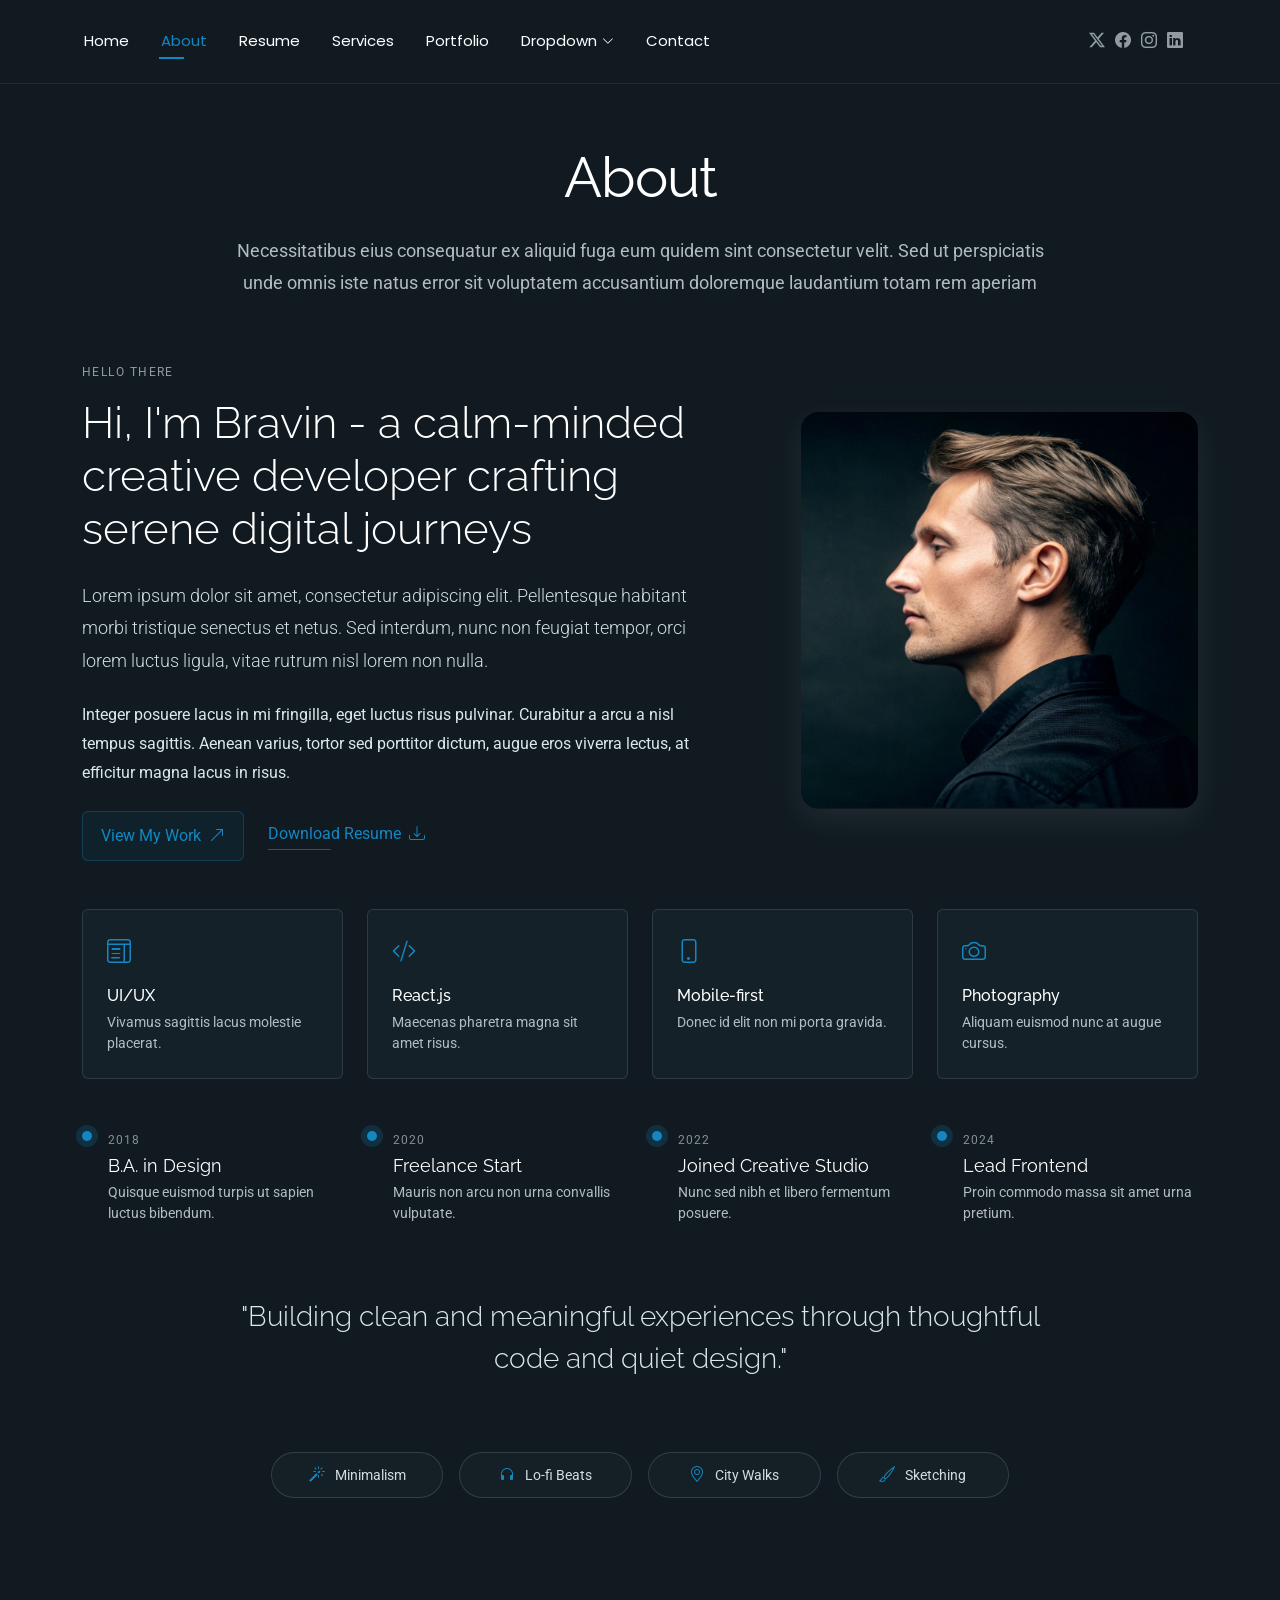
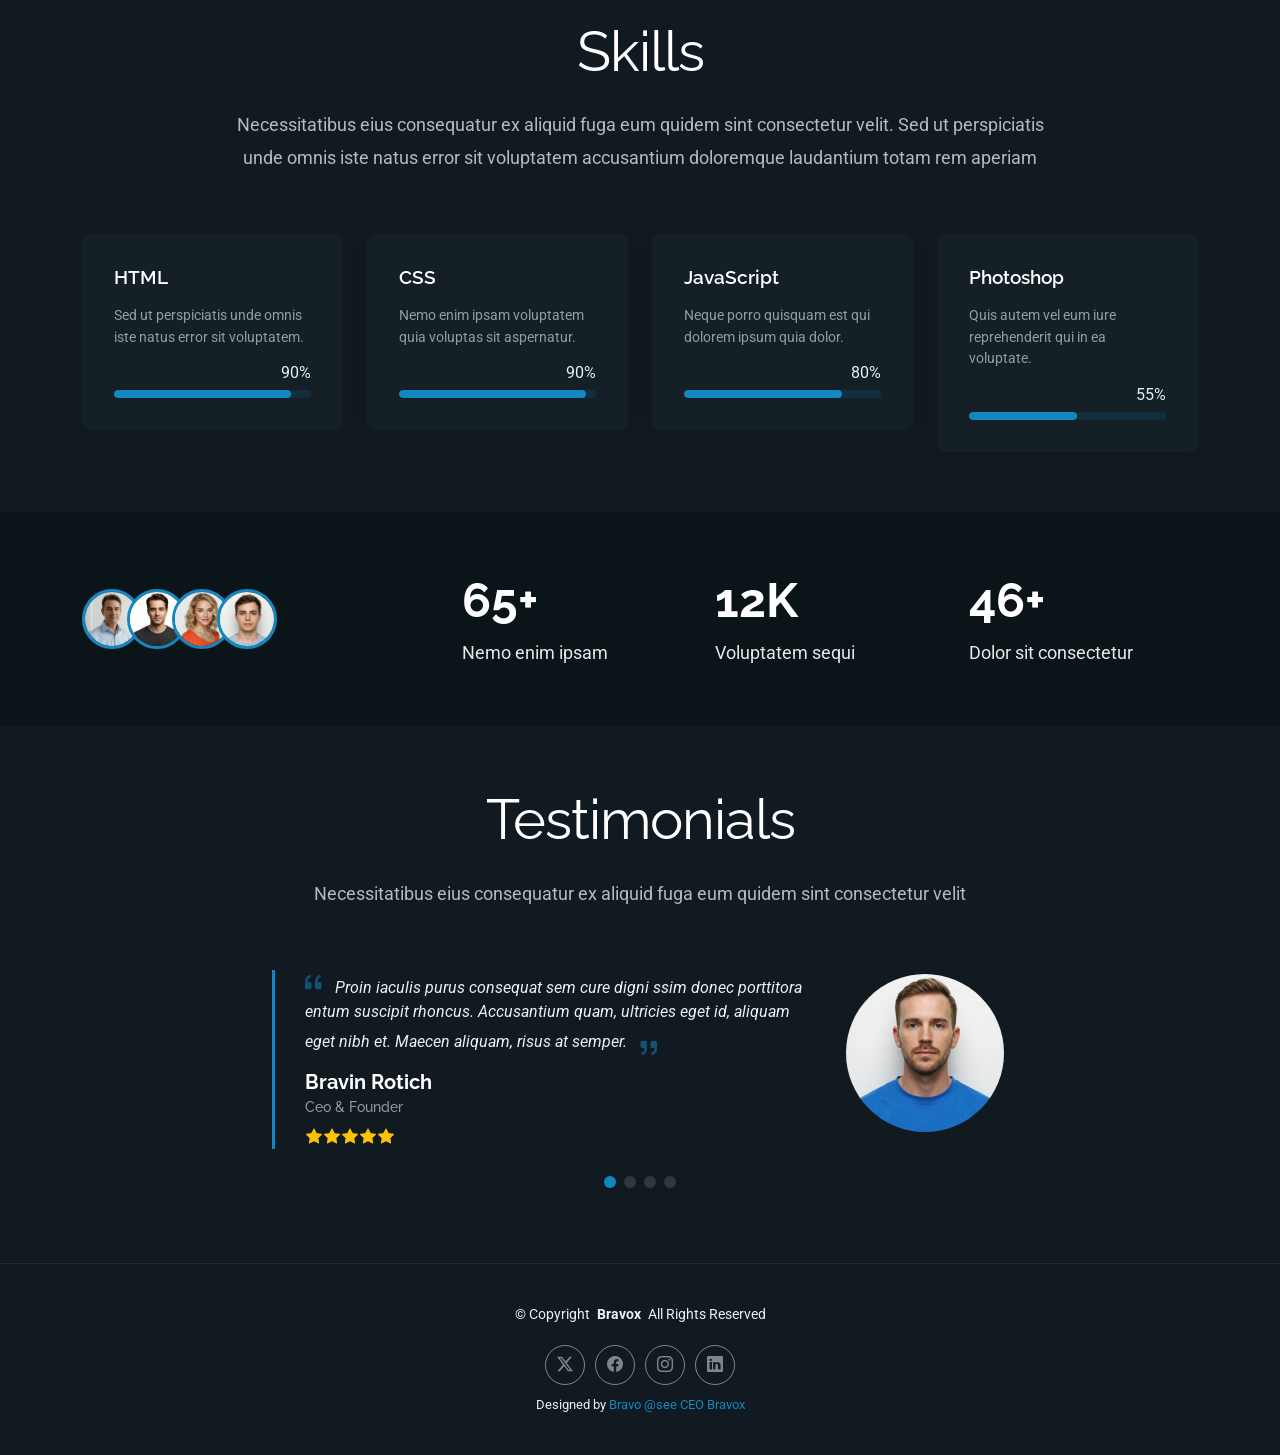
==== about.html @ 8ae65d76 "uploading the files to github now" ====
<!DOCTYPE html>
<html lang="en">

<head>
  <meta charset="utf-8">
  <meta content="width=device-width, initial-scale=1.0" name="viewport">
  <title>About - FolioOne Bootstrap Template</title>
  <meta name="description" content="">
  <meta name="keywords" content="">

  <!-- Favicons -->
  <link href="assets/img/favicon.png" rel="icon">
  <link href="assets/img/apple-touch-icon.png" rel="apple-touch-icon">

  <!-- Fonts -->
  <link href="https://fonts.googleapis.com" rel="preconnect">
  <link href="https://fonts.gstatic.com" rel="preconnect" crossorigin>
  <link href="https://fonts.googleapis.com/css2?family=Roboto:ital,wght@0,100;0,300;0,400;0,500;0,700;0,900;1,100;1,300;1,400;1,500;1,700;1,900&family=Poppins:ital,wght@0,100;0,200;0,300;0,400;0,500;0,600;0,700;0,800;0,900;1,100;1,200;1,300;1,400;1,500;1,600;1,700;1,800;1,900&family=Raleway:ital,wght@0,100;0,200;0,300;0,400;0,500;0,600;0,700;0,800;0,900;1,100;1,200;1,300;1,400;1,500;1,600;1,700;1,800;1,900&display=swap" rel="stylesheet">

  <!-- Vendor CSS Files -->
  <link href="assets/vendor/bootstrap/css/bootstrap.min.css" rel="stylesheet">
  <link href="assets/vendor/bootstrap-icons/bootstrap-icons.css" rel="stylesheet">
  <link href="assets/vendor/aos/aos.css" rel="stylesheet">
  <link href="assets/vendor/swiper/swiper-bundle.min.css" rel="stylesheet">
  <link href="assets/vendor/glightbox/css/glightbox.min.css" rel="stylesheet">

  <!-- Main CSS File -->
  <link href="assets/css/main.css" rel="stylesheet">

  <!-- =======================================================
  * Template Name: FolioOne
  * Template URL: https://bootstrapmade.com/folioone-bootstrap-portfolio-website-template/
  * Updated: Aug 23 2025 with Bootstrap v5.3.7
  * Author: BootstrapMade.com
  * License: https://bootstrapmade.com/license/
  ======================================================== -->
</head>

<body class="about-page">

  <header id="header" class="header d-flex align-items-center light-background sticky-top">
    <div class="container position-relative d-flex align-items-center justify-content-between">

      <!-- <a href="index.html" class="logo d-flex align-items-center me-auto me-xl-0">
      <img src="assets/img/logo.webp" alt="">
      <h1 class="sitename">FolioOne</h1> 
    </a> -->

      <nav id="navmenu" class="navmenu">
        <ul>
          <li><a href="index.html">Home</a></li>
          <li><a href="about.html" class="active">About</a></li>
          <li><a href="resume.html">Resume</a></li>
          <li><a href="services.html">Services</a></li>
          <li><a href="portfolio.html">Portfolio</a></li>
          <li class="dropdown"><a href="#"><span>Dropdown</span> <i class="bi bi-chevron-down toggle-dropdown"></i></a>
            <ul>
              <li><a href="#">Dropdown 1</a></li>
              <li class="dropdown"><a href="#"><span>Deep Dropdown</span> <i class="bi bi-chevron-down toggle-dropdown"></i></a>
                <ul>
                  <li><a href="#">Deep Dropdown 1</a></li>
                  <li><a href="#">Deep Dropdown 2</a></li>
                  <li><a href="#">Deep Dropdown 3</a></li>
                  <li><a href="#">Deep Dropdown 4</a></li>
                  <li><a href="#">Deep Dropdown 5</a></li>
                </ul>
              </li>
              <li><a href="#">Dropdown 2</a></li>
              <li><a href="#">Dropdown 3</a></li>
              <li><a href="#">Dropdown 4</a></li>
            </ul>
          </li>
          <li><a href="contact.html">Contact</a></li>
        </ul>
        <i class="mobile-nav-toggle d-xl-none bi bi-list"></i>
      </nav>

      <div class="header-social-links">
        <a href="#" class="twitter"><i class="bi bi-twitter-x"></i></a>
        <a href="#" class="facebook"><i class="bi bi-facebook"></i></a>
        <a href="#" class="instagram"><i class="bi bi-instagram"></i></a>
        <a href="#" class="linkedin"><i class="bi bi-linkedin"></i></a>
      </div>

    </div>
  </header>

  <main class="main">

    <!-- About Section -->
    <section id="about" class="about section">

      <!-- Section Title -->
      <div class="container section-title" data-aos="fade-up">
        <h2>About</h2>
        <p>Necessitatibus eius consequatur ex aliquid fuga eum quidem sint consectetur velit. Sed ut perspiciatis unde omnis iste natus error sit voluptatem accusantium doloremque laudantium totam rem aperiam</p>
      </div><!-- End Section Title -->

      <div class="container" data-aos="fade-up" data-aos-delay="100">

        <!-- Intro + Photo -->
        <div class="row align-items-center justify-content-between gy-5 mb-5">
          <div class="col-lg-7" data-aos="fade-right" data-aos-delay="150">
            <div class="intro-content">
              <span class="eyebrow">Hello there</span>
              <h2 class="headline">Hi, I'm Bravin - a calm-minded creative developer crafting serene digital journeys</h2>
              <p class="lead">
                Lorem ipsum dolor sit amet, consectetur adipiscing elit. Pellentesque habitant morbi tristique senectus et netus. Sed interdum, nunc non feugiat tempor, orci lorem luctus ligula, vitae rutrum nisl lorem non nulla.
              </p>
              <p>
                Integer posuere lacus in mi fringilla, eget luctus risus pulvinar. Curabitur a arcu a nisl tempus sagittis. Aenean varius, tortor sed porttitor dictum, augue eros viverra lectus, at efficitur magna lacus in risus.
              </p>

              <div class="cta-group">
                <a href="#portfolio" class="btn-ghost">
                  View My Work <i class="bi bi-arrow-up-right"></i>
                </a>
                <a href="#" class="link-underline">
                  Download Resume <i class="bi bi-download"></i>
                </a>
              </div>
            </div>
          </div>

          <div class="col-lg-5" data-aos="zoom-in" data-aos-delay="250">
            <figure class="profile-figure text-center text-lg-end">
              <img src="assets/img/profile/profile-square-11.webp" alt="Portrait of Alex" class="img-fluid profile-photo">
            </figure>
          </div>
        </div>
        <!-- End Intro + Photo -->

        <!-- Skills Grid -->
        <div class="mb-5">
          <div class="row g-4">
            <div class="col-6 col-md-4 col-lg-3" data-aos="fade-up" data-aos-delay="120">
              <div class="skill-item">
                <i class="bi bi-layout-text-window"></i>
                <h3>UI/UX</h3>
                <p>Vivamus sagittis lacus molestie placerat.</p>
              </div>
            </div>
            <div class="col-6 col-md-4 col-lg-3" data-aos="fade-up" data-aos-delay="180">
              <div class="skill-item">
                <i class="bi bi-code-slash"></i>
                <h3>React.js</h3>
                <p>Maecenas pharetra magna sit amet risus.</p>
              </div>
            </div>
            <div class="col-6 col-md-4 col-lg-3" data-aos="fade-up" data-aos-delay="240">
              <div class="skill-item">
                <i class="bi bi-phone"></i>
                <h3>Mobile-first</h3>
                <p>Donec id elit non mi porta gravida.</p>
              </div>
            </div>
            <div class="col-6 col-md-4 col-lg-3" data-aos="fade-up" data-aos-delay="300">
              <div class="skill-item">
                <i class="bi bi-camera"></i>
                <h3>Photography</h3>
                <p>Aliquam euismod nunc at augue cursus.</p>
              </div>
            </div>
          </div>
        </div>
        <!-- End Skills Grid -->

        <!-- Journey Timeline -->
        <div class="mb-5">
          <div class="row g-4">
            <div class="col-md-6 col-lg-3" data-aos="fade-up" data-aos-delay="120">
              <article class="timeline-item">
                <span class="dot"></span>
                <time>2018</time>
                <h4>B.A. in Design</h4>
                <p>Quisque euismod turpis ut sapien luctus bibendum.</p>
              </article>
            </div>
            <div class="col-md-6 col-lg-3" data-aos="fade-up" data-aos-delay="180">
              <article class="timeline-item">
                <span class="dot"></span>
                <time>2020</time>
                <h4>Freelance Start</h4>
                <p>Mauris non arcu non urna convallis vulputate.</p>
              </article>
            </div>
            <div class="col-md-6 col-lg-3" data-aos="fade-up" data-aos-delay="240">
              <article class="timeline-item">
                <span class="dot"></span>
                <time>2022</time>
                <h4>Joined Creative Studio</h4>
                <p>Nunc sed nibh et libero fermentum posuere.</p>
              </article>
            </div>
            <div class="col-md-6 col-lg-3" data-aos="fade-up" data-aos-delay="300">
              <article class="timeline-item">
                <span class="dot"></span>
                <time>2024</time>
                <h4>Lead Frontend</h4>
                <p>Proin commodo massa sit amet urna pretium.</p>
              </article>
            </div>
          </div>
        </div>
        <!-- End Journey Timeline -->

        <!-- Quote -->
        <blockquote class="personal-quote text-center mb-5" data-aos="fade-down" data-aos-delay="200">
          <p>"Building clean and meaningful experiences through thoughtful code and quiet design."</p>
        </blockquote>
        <!-- End Quote -->

        <!-- Fun Facts -->
        <div class="row g-3 justify-content-center">
          <div class="col-6 col-md-3 col-lg-2" data-aos="zoom-in" data-aos-delay="120">
            <div class="fact-pill">
              <i class="bi bi-magic"></i>
              <span>Minimalism</span>
            </div>
          </div>
          <div class="col-6 col-md-3 col-lg-2" data-aos="zoom-in" data-aos-delay="160">
            <div class="fact-pill">
              <i class="bi bi-headphones"></i>
              <span>Lo-fi Beats</span>
            </div>
          </div>
          <div class="col-6 col-md-3 col-lg-2" data-aos="zoom-in" data-aos-delay="200">
            <div class="fact-pill">
              <i class="bi bi-geo-alt"></i>
              <span>City Walks</span>
            </div>
          </div>
          <div class="col-6 col-md-3 col-lg-2" data-aos="zoom-in" data-aos-delay="240">
            <div class="fact-pill">
              <i class="bi bi-brush"></i>
              <span>Sketching</span>
            </div>
          </div>
        </div>
        <!-- End Fun Facts -->

      </div>

    </section><!-- /About Section -->

    <!-- Skills Section -->
    <section id="skills" class="skills section">

      <!-- Section Title -->
      <div class="container section-title" data-aos="fade-up">
        <h2>Skills</h2>
        <p>Necessitatibus eius consequatur ex aliquid fuga eum quidem sint consectetur velit. Sed ut perspiciatis unde omnis iste natus error sit voluptatem accusantium doloremque laudantium totam rem aperiam</p>
      </div><!-- End Section Title -->

      <div class="container" data-aos="fade-up" data-aos-delay="100">

        <div class="row g-4 skills-animation">

          <div class="col-md-6 col-lg-3" data-aos="fade-up" data-aos-delay="100">
            <div class="skill-box">
              <h3>HTML</h3>
              <p>Sed ut perspiciatis unde omnis iste natus error sit voluptatem.</p>
              <span class="text-end d-block">90%</span>
              <div class="progress">
                <div class="progress-bar" role="progressbar" aria-valuenow="90" aria-valuemin="0" aria-valuemax="100"></div>
              </div>
            </div>
          </div>

          <div class="col-md-6 col-lg-3" data-aos="fade-up" data-aos-delay="200">
            <div class="skill-box">
              <h3>CSS</h3>
              <p>Nemo enim ipsam voluptatem quia voluptas sit aspernatur.</p>
              <span class="text-end d-block">90%</span>
              <div class="progress">
                <div class="progress-bar" role="progressbar" aria-valuenow="95" aria-valuemin="0" aria-valuemax="100"></div>
              </div>
            </div>
          </div>

          <div class="col-md-6 col-lg-3" data-aos="fade-up" data-aos-delay="300">
            <div class="skill-box">
              <h3>JavaScript</h3>
              <p>Neque porro quisquam est qui dolorem ipsum quia dolor.</p>
              <span class="text-end d-block">80%</span>
              <div class="progress">
                <div class="progress-bar" role="progressbar" aria-valuenow="80" aria-valuemin="0" aria-valuemax="100"></div>
              </div>
            </div>
          </div>

          <div class="col-md-6 col-lg-3" data-aos="fade-up" data-aos-delay="400">
            <div class="skill-box">
              <h3>Photoshop</h3>
              <p>Quis autem vel eum iure reprehenderit qui in ea voluptate.</p>
              <span class="text-end d-block">55%</span>
              <div class="progress">
                <div class="progress-bar" role="progressbar" aria-valuenow="55" aria-valuemin="0" aria-valuemax="100">
                </div>
              </div>
            </div>
          </div>

        </div>

      </div>

    </section><!-- /Skills Section -->

    <!-- Stats Section -->
    <section id="stats" class="stats section dark-background">

      <div class="container" data-aos="fade-up" data-aos-delay="100">

        <div class="row align-items-center">
          <div class="col-lg-4" data-aos="fade-up" data-aos-delay="200">
            <div class="avatars d-flex align-items-center">
              <img src="assets/img/person/person-m-2.webp" alt="Avatar 1" class="rounded-circle" loading="lazy">
              <img src="assets/img/person/person-m-3.webp" alt="Avatar 2" class="rounded-circle" loading="lazy">
              <img src="assets/img/person/person-f-5.webp" alt="Avatar 3" class="rounded-circle" loading="lazy">
              <img src="assets/img/person/person-m-5.webp" alt="Avatar 4" class="rounded-circle" loading="lazy">
            </div>
          </div>

          <div class="col-lg-8">
            <div class="row counters">
              <div class="col-md-4" data-aos="fade-up" data-aos-delay="300">
                <h2><span data-purecounter-start="0" data-purecounter-end="185" data-purecounter-duration="1" class="purecounter"></span>+</h2>
                <p>Nemo enim ipsam</p>
              </div>

              <div class="col-md-4" data-aos="fade-up" data-aos-delay="400">
                <h2><span data-purecounter-start="0" data-purecounter-end="32" data-purecounter-duration="1" class="purecounter"></span>K</h2>
                <p>Voluptatem sequi</p>
              </div>

              <div class="col-md-4" data-aos="fade-up" data-aos-delay="500">
                <h2><span data-purecounter-start="0" data-purecounter-end="128" data-purecounter-duration="1" class="purecounter"></span>+</h2>
                <p>Dolor sit consectetur</p>
              </div>
            </div>
          </div>
        </div>
      </div>

    </section><!-- /Stats Section -->

    <!-- Testimonials Section -->
    <section id="testimonials" class="testimonials section">

      <!-- Section Title -->
      <div class="container section-title" data-aos="fade-up">
        <h2>Testimonials</h2>
        <p>Necessitatibus eius consequatur ex aliquid fuga eum quidem sint consectetur velit</p>
      </div><!-- End Section Title -->

      <div class="container" data-aos="fade-up" data-aos-delay="100">

        <div class="swiper init-swiper">
          <script type="application/json" class="swiper-config">
            {
              "loop": true,
              "speed": 600,
              "autoplay": {
                "delay": 5000
              },
              "slidesPerView": "auto",
              "pagination": {
                "el": ".swiper-pagination",
                "type": "bullets",
                "clickable": true
              }
            }
          </script>
          <div class="swiper-wrapper">

            <div class="swiper-slide">
              <div class="testimonial-item">
                <div class="row gy-4 justify-content-center">
                  <div class="col-lg-6">
                    <div class="testimonial-content">
                      <p>
                        <i class="bi bi-quote quote-icon-left"></i>
                        <span>Proin iaculis purus consequat sem cure digni ssim donec porttitora entum suscipit rhoncus. Accusantium quam, ultricies eget id, aliquam eget nibh et. Maecen aliquam, risus at semper.</span>
                        <i class="bi bi-quote quote-icon-right"></i>
                      </p>
                      <h3>Bravin Rotich</h3>
                      <h4>Ceo &amp; Founder</h4>
                      <div class="stars">
                        <i class="bi bi-star-fill"></i><i class="bi bi-star-fill"></i><i class="bi bi-star-fill"></i><i class="bi bi-star-fill"></i><i class="bi bi-star-fill"></i>
                      </div>
                    </div>
                  </div>
                  <div class="col-lg-2 text-center">
                    <img src="assets/img/person/person-m-9.webp" class="img-fluid testimonial-img" alt="">
                  </div>
                </div>
              </div>
            </div><!-- End testimonial item -->

            <div class="swiper-slide">
              <div class="testimonial-item">
                <div class="row gy-4 justify-content-center">
                  <div class="col-lg-6">
                    <div class="testimonial-content">
                      <p>
                        <i class="bi bi-quote quote-icon-left"></i>
                        <span>Export tempor illum tamen malis malis eram quae irure esse labore quem cillum quid cillum eram malis quorum velit fore eram velit sunt aliqua noster fugiat irure amet legam anim culpa.</span>
                        <i class="bi bi-quote quote-icon-right"></i>
                      </p>
                      <h3>Caleb Rono</h3>
                      <h4>Designer</h4>
                      <div class="stars">
                        <i class="bi bi-star-fill"></i><i class="bi bi-star-fill"></i><i class="bi bi-star-fill"></i><i class="bi bi-star-fill"></i><i class="bi bi-star-fill"></i>
                      </div>
                    </div>
                  </div>
                  <div class="col-lg-2 text-center">
                    <img src="assets/img/person/person-f-5.webp" class="img-fluid testimonial-img" alt="">
                  </div>
                </div>
              </div>
            </div><!-- End testimonial item -->

            <div class="swiper-slide">
              <div class="testimonial-item">
                <div class="row gy-4 justify-content-center">
                  <div class="col-lg-6">
                    <div class="testimonial-content">
                      <p>
                        <i class="bi bi-quote quote-icon-left"></i>
                        <span>Enim nisi quem export duis labore cillum quae magna enim sint quorum nulla quem veniam duis minim tempor labore quem eram duis noster aute amet eram fore quis sint minim.</span>
                        <i class="bi bi-quote quote-icon-right"></i>
                      </p>
                      <h3>Jena Karlis</h3>
                      <h4>Store Owner</h4>
                      <div class="stars">
                        <i class="bi bi-star-fill"></i><i class="bi bi-star-fill"></i><i class="bi bi-star-fill"></i><i class="bi bi-star-fill"></i><i class="bi bi-star-fill"></i>
                      </div>
                    </div>
                  </div>
                  <div class="col-lg-2 text-center">
                    <img src="assets/img/person/person-f-12.webp" class="img-fluid testimonial-img" alt="">
                  </div>
                </div>
              </div>
            </div><!-- End testimonial item -->

            <div class="swiper-slide">
              <div class="testimonial-item">
                <div class="row gy-4 justify-content-center">
                  <div class="col-lg-6">
                    <div class="testimonial-content">
                      <p>
                        <i class="bi bi-quote quote-icon-left"></i>
                        <span>Fugiat enim eram quae cillum dolore dolor amet nulla culpa multos export minim fugiat minim velit minim dolor enim duis veniam ipsum anim magna sunt elit fore quem dolore labore illum veniam.</span>
                        <i class="bi bi-quote quote-icon-right"></i>
                      </p>
                      <h3>John Larson</h3>
                      <h4>Entrepreneur</h4>
                      <div class="stars">
                        <i class="bi bi-star-fill"></i><i class="bi bi-star-fill"></i><i class="bi bi-star-fill"></i><i class="bi bi-star-fill"></i><i class="bi bi-star-fill"></i>
                      </div>
                    </div>
                  </div>
                  <div class="col-lg-2 text-center">
                    <img src="assets/img/person/person-m-12.webp" class="img-fluid testimonial-img" alt="">
                  </div>
                </div>
              </div>
            </div><!-- End testimonial item -->

          </div>
          <div class="swiper-pagination"></div>
        </div>

      </div>

    </section><!-- /Testimonials Section -->

  </main>

  <footer id="footer" class="footer">

    <div class="container">
      <div class="copyright text-center ">
        <p>© <span>Copyright</span> <strong class="px-1 sitename">Bravox</strong> <span>All Rights Reserved<br></span></p>
      </div>
      <div class="social-links d-flex justify-content-center">
        <a href=""><i class="bi bi-twitter-x"></i></a>
        <a href=""><i class="bi bi-facebook"></i></a>
        <a href=""><i class="bi bi-instagram"></i></a>
        <a href=""><i class="bi bi-linkedin"></i></a>
      </div>
      <div class="credits">
        <!-- All the links in the footer should remain intact. -->
        <!-- You can delete the links only if you've purchased the pro version. -->
        <!-- Licensing information: https://bootstrapmade.com/license/ -->
        <!-- Purchase the pro version with working PHP/AJAX contact form: [buy-url] -->
        Designed by <a href="https://bootstrapmade.com/">Bravo @see CEO Bravox</a>
      </div>
    </div>

  </footer>

  <!-- Scroll Top -->
  <a href="#" id="scroll-top" class="scroll-top d-flex align-items-center justify-content-center"><i class="bi bi-arrow-up-short"></i></a>

  <!-- Preloader -->
  <div id="preloader"></div>

  <!-- Vendor JS Files -->
  <script src="assets/vendor/bootstrap/js/bootstrap.bundle.min.js"></script>
  <script src="assets/vendor/php-email-form/validate.js"></script>
  <script src="assets/vendor/aos/aos.js"></script>
  <script src="assets/vendor/typed.js/typed.umd.js"></script>
  <script src="assets/vendor/waypoints/noframework.waypoints.js"></script>
  <script src="assets/vendor/purecounter/purecounter_vanilla.js"></script>
  <script src="assets/vendor/swiper/swiper-bundle.min.js"></script>
  <script src="assets/vendor/imagesloaded/imagesloaded.pkgd.min.js"></script>
  <script src="assets/vendor/isotope-layout/isotope.pkgd.min.js"></script>
  <script src="assets/vendor/glightbox/js/glightbox.min.js"></script>

  <!-- Main JS File -->
  <script src="assets/js/main.js"></script>

</body>

</html>
---- assets/css/main.css ----
/**
* Template Name: FolioOne
* Template URL: https://bootstrapmade.com/folioone-bootstrap-portfolio-website-template/
* Updated: Aug 23 2025 with Bootstrap v5.3.7
* Author: BootstrapMade.com
* License: https://bootstrapmade.com/license/
*/

/*--------------------------------------------------------------
# Font & Color Variables
# Help: https://bootstrapmade.com/color-system/
--------------------------------------------------------------*/
/* Fonts */
:root {
  --default-font: "Roboto",  system-ui, -apple-system, "Segoe UI", Roboto, "Helvetica Neue", Arial, "Noto Sans", "Liberation Sans", sans-serif, "Apple Color Emoji", "Segoe UI Emoji", "Segoe UI Symbol", "Noto Color Emoji";
  --heading-font: "Raleway",  sans-serif;
  --nav-font: "Poppins",  sans-serif;
}

/* Global Colors - The following color variables are used throughout the website. Updating them here will change the color scheme of the entire website */
:root { 
  --background-color: #101a20; /* Background color for the entire website, including individual sections */
  --default-color: #e7f2f7; /* Default color used for the majority of the text content across the entire website */
  --heading-color: #ffffff; /* Color for headings, subheadings and title throughout the website */
  --accent-color: #1387c1; /* Accent color that represents your brand on the website. It's used for buttons, links, and other elements that need to stand out */
  --surface-color: #141f26; /* The surface color is used as a background of boxed elements within sections, such as cards, icon boxes, or other elements that require a visual separation from the global background. */
  --contrast-color: #ffffff; /* Contrast color for text, ensuring readability against backgrounds of accent, heading, or default colors. */
}

/* Nav Menu Colors - The following color variables are used specifically for the navigation menu. They are separate from the global colors to allow for more customization options */
:root {
  --nav-color: #ffffff;  /* The default color of the main navmenu links */
  --nav-hover-color: #1387c1; /* Applied to main navmenu links when they are hovered over or active */
  --nav-mobile-background-color: #213642; /* Used as the background color for mobile navigation menu */
  --nav-dropdown-background-color: #051117; /* Used as the background color for dropdown items that appear when hovering over primary navigation items */
  --nav-dropdown-color: #e7f2f7; /* Used for navigation links of the dropdown items in the navigation menu. */
  --nav-dropdown-hover-color: #1387c1; /* Similar to --nav-hover-color, this color is applied to dropdown navigation links when they are hovered over. */
}

/* Color Presets - These classes override global colors when applied to any section or element, providing reuse of the sam color scheme. */

.light-background {
  --background-color: #142027;
  --surface-color: #325264;
}

.dark-background {
  --background-color: #0b1419;
  --default-color: #ffffff;
  --heading-color: #ffffff;
  --surface-color: #252525;
  --contrast-color: #ffffff;
}

/* Smooth scroll */
:root {
  scroll-behavior: smooth;
}

/*--------------------------------------------------------------
# General Styling & Shared Classes
--------------------------------------------------------------*/
body {
  color: var(--default-color);
  background-color: var(--background-color);
  font-family: var(--default-font);
}

a {
  color: var(--accent-color);
  text-decoration: none;
  transition: 0.3s;
}

a:hover {
  color: color-mix(in srgb, var(--accent-color), transparent 25%);
  text-decoration: none;
}

h1,
h2,
h3,
h4,
h5,
h6 {
  color: var(--heading-color);
  font-family: var(--heading-font);
}

/* PHP Email Form Messages
------------------------------*/
.php-email-form .error-message {
  display: none;
  background: #df1529;
  color: #ffffff;
  text-align: left;
  padding: 15px;
  margin-bottom: 24px;
  font-weight: 600;
}

.php-email-form .sent-message {
  display: none;
  color: #ffffff;
  background: #059652;
  text-align: center;
  padding: 15px;
  margin-bottom: 24px;
  font-weight: 600;
}

.php-email-form .loading {
  display: none;
  background: var(--surface-color);
  text-align: center;
  padding: 15px;
  margin-bottom: 24px;
}

.php-email-form .loading:before {
  content: "";
  display: inline-block;
  border-radius: 50%;
  width: 24px;
  height: 24px;
  margin: 0 10px -6px 0;
  border: 3px solid var(--accent-color);
  border-top-color: var(--surface-color);
  animation: php-email-form-loading 1s linear infinite;
}

@keyframes php-email-form-loading {
  0% {
    transform: rotate(0deg);
  }

  100% {
    transform: rotate(360deg);
  }
}

/*--------------------------------------------------------------
# Global Header
--------------------------------------------------------------*/
.header {
  --background-color: rgba(255, 255, 255, 0);
  color: var(--default-color);
  background-color: var(--background-color);
  padding: 15px 0;
  transition: all 0.5s;
  z-index: 997;
  border-bottom: 1px solid color-mix(in srgb, var(--default-color), transparent 92%);
}

.header .logo {
  line-height: 1;
}

.header .logo img {
  max-height: 36px;
  margin-right: 8px;
}

.header .logo h1 {
  font-size: 32px;
  margin: 0;
  font-weight: 400;
  color: var(--heading-color);
}

.header .header-social-links {
  padding-right: 15px;
}

.header .header-social-links a {
  color: color-mix(in srgb, var(--default-color), transparent 40%);
  padding-left: 6px;
  display: inline-block;
  transition: 0.3s;
  font-size: 16px;
}

.header .header-social-links a:hover {
  color: var(--default-color);
}

.header .header-social-links a i {
  line-height: 0px;
}

@media (max-width: 1200px) {
  .header .logo {
    order: 1;
  }

  .header .header-social-links {
    order: 2;
  }

  .header .navmenu {
    order: 3;
  }
}

/* Global Header on Scroll
------------------------------*/
.scrolled .header {
  --background-color: rgba(16, 26, 32, 0.9);
}

/*--------------------------------------------------------------
# Navigation Menu
--------------------------------------------------------------*/
/* Desktop Navigation */
@media (min-width: 1200px) {
  .navmenu {
    padding: 0;
  }

  .navmenu ul {
    margin: 0;
    padding: 0;
    display: flex;
    list-style: none;
    align-items: center;
  }

  .navmenu li {
    position: relative;
  }

  .navmenu>ul>li {
    white-space: nowrap;
    padding: 15px 28px 15px 0;
  }

  .navmenu>ul>li:last-child {
    padding-right: 0;
  }

  .navmenu a,
  .navmenu a:focus {
    color: var(--nav-color);
    font-size: 15px;
    padding: 0 2px;
    font-family: var(--nav-font);
    font-weight: 400;
    display: flex;
    align-items: center;
    justify-content: space-between;
    white-space: nowrap;
    transition: 0.3s;
    position: relative;
  }

  .navmenu a i,
  .navmenu a:focus i {
    font-size: 12px;
    line-height: 0;
    margin-left: 5px;
    transition: 0.3s;
  }

  .navmenu>ul>li>a:before {
    content: "";
    position: absolute;
    height: 2px;
    bottom: -6px;
    left: 0;
    background-color: var(--nav-hover-color);
    visibility: hidden;
    width: 0px;
    transition: all 0.3s ease-in-out 0s;
  }

  .navmenu a:hover:before,
  .navmenu li:hover>a:before,
  .navmenu .active:before {
    visibility: visible;
    width: 25px;
  }

  .navmenu li:hover>a,
  .navmenu .active,
  .navmenu .active:focus {
    color: var(--nav-hover-color);
  }

  .navmenu .dropdown ul {
    margin: 0;
    padding: 10px 0;
    background: var(--nav-dropdown-background-color);
    display: block;
    position: absolute;
    visibility: hidden;
    left: -5px;
    top: 130%;
    opacity: 0;
    transition: 0.3s;
    border-radius: 4px;
    z-index: 99;
    box-shadow: 0px 0px 30px rgba(0, 0, 0, 0.1);
  }

  .navmenu .dropdown ul li {
    min-width: 200px;
  }

  .navmenu .dropdown ul a {
    padding: 10px 20px;
    font-size: 15px;
    text-transform: none;
    color: var(--nav-dropdown-color);
  }

  .navmenu .dropdown ul a i {
    font-size: 12px;
  }

  .navmenu .dropdown ul a:hover,
  .navmenu .dropdown ul .active:hover,
  .navmenu .dropdown ul li:hover>a {
    color: var(--nav-dropdown-hover-color);
  }

  .navmenu .dropdown:hover>ul {
    opacity: 1;
    top: 100%;
    visibility: visible;
  }

  .navmenu .dropdown .dropdown ul {
    top: 0;
    left: -90%;
    visibility: hidden;
  }

  .navmenu .dropdown .dropdown:hover>ul {
    opacity: 1;
    top: 0;
    left: -100%;
    visibility: visible;
  }
}

/* Mobile Navigation */
@media (max-width: 1199px) {
  .mobile-nav-toggle {
    color: var(--nav-color);
    font-size: 28px;
    line-height: 0;
    margin-right: 10px;
    cursor: pointer;
    transition: color 0.3s;
  }

  .navmenu {
    padding: 0;
    z-index: 9997;
  }

  .navmenu ul {
    display: none;
    list-style: none;
    position: absolute;
    inset: 60px 20px 20px 20px;
    padding: 10px 0;
    margin: 0;
    border-radius: 6px;
    background-color: var(--nav-mobile-background-color);
    border: 1px solid color-mix(in srgb, var(--default-color), transparent 90%);
    box-shadow: none;
    overflow-y: auto;
    transition: 0.3s;
    z-index: 9998;
  }

  .navmenu a,
  .navmenu a:focus {
    color: var(--nav-dropdown-color);
    padding: 10px 20px;
    font-family: var(--nav-font);
    font-size: 17px;
    font-weight: 500;
    display: flex;
    align-items: center;
    justify-content: space-between;
    white-space: nowrap;
    transition: 0.3s;
  }

  .navmenu a i,
  .navmenu a:focus i {
    font-size: 12px;
    line-height: 0;
    margin-left: 5px;
    width: 30px;
    height: 30px;
    display: flex;
    align-items: center;
    justify-content: center;
    border-radius: 50%;
    transition: 0.3s;
    background-color: color-mix(in srgb, var(--accent-color), transparent 90%);
  }

  .navmenu a i:hover,
  .navmenu a:focus i:hover {
    background-color: var(--accent-color);
    color: var(--contrast-color);
  }

  .navmenu a:hover,
  .navmenu .active,
  .navmenu .active:focus {
    color: var(--nav-dropdown-hover-color);
  }

  .navmenu .active i,
  .navmenu .active:focus i {
    background-color: var(--accent-color);
    color: var(--contrast-color);
    transform: rotate(180deg);
  }

  .navmenu .dropdown ul {
    position: static;
    display: none;
    z-index: 99;
    padding: 10px 0;
    margin: 10px 20px;
    background-color: var(--nav-dropdown-background-color);
    transition: all 0.5s ease-in-out;
  }

  .navmenu .dropdown ul ul {
    background-color: rgba(33, 37, 41, 0.1);
  }

  .navmenu .dropdown>.dropdown-active {
    display: block;
    background-color: rgba(33, 37, 41, 0.03);
  }

  .mobile-nav-active {
    overflow: hidden;
  }

  .mobile-nav-active .mobile-nav-toggle {
    color: #fff;
    position: absolute;
    font-size: 32px;
    top: 15px;
    right: 15px;
    margin-right: 0;
    z-index: 9999;
  }

  .mobile-nav-active .navmenu {
    position: fixed;
    overflow: hidden;
    inset: 0;
    background: rgba(33, 37, 41, 0.8);
    transition: 0.3s;
  }

  .mobile-nav-active .navmenu>ul {
    display: block;
  }
}

/*--------------------------------------------------------------
# Global Footer
--------------------------------------------------------------*/
.footer {
  color: var(--default-color);
  background-color: var(--background-color);
  font-size: 14px;
  padding: 40px 0;
  position: relative;
  border-top: 1px solid color-mix(in srgb, var(--default-color), transparent 92%);
}

.footer .copyright p {
  margin-bottom: 0;
}

.footer .social-links {
  margin-top: 20px;
}

.footer .social-links a {
  display: flex;
  align-items: center;
  justify-content: center;
  width: 40px;
  height: 40px;
  border-radius: 50%;
  border: 1px solid color-mix(in srgb, var(--default-color), transparent 50%);
  font-size: 16px;
  color: color-mix(in srgb, var(--default-color), transparent 50%);
  margin: 0 5px;
  transition: 0.3s;
}

.footer .social-links a:hover {
  color: var(--accent-color);
  border-color: var(--accent-color);
}

.footer .credits {
  margin-top: 10px;
  font-size: 13px;
  text-align: center;
}

/*--------------------------------------------------------------
# Preloader
--------------------------------------------------------------*/
#preloader {
  position: fixed;
  inset: 0;
  z-index: 9999;
  overflow: hidden;
  background-color: var(--background-color);
  transition: all 0.6s ease-out;
  width: 100%;
  height: 100vh;
}

#preloader:before,
#preloader:after {
  content: "";
  position: absolute;
  border: 4px solid var(--accent-color);
  border-radius: 50%;
  animation: animate-preloader 2s cubic-bezier(0, 0.2, 0.8, 1) infinite;
}

#preloader:after {
  animation-delay: -0.5s;
}

@keyframes animate-preloader {
  0% {
    width: 10px;
    height: 10px;
    top: calc(50% - 5px);
    left: calc(50% - 5px);
    opacity: 1;
  }

  100% {
    width: 72px;
    height: 72px;
    top: calc(50% - 36px);
    left: calc(50% - 36px);
    opacity: 0;
  }
}

/*--------------------------------------------------------------
# Scroll Top Button
--------------------------------------------------------------*/
.scroll-top {
  position: fixed;
  visibility: hidden;
  opacity: 0;
  right: 15px;
  bottom: -15px;
  z-index: 99999;
  background-color: var(--accent-color);
  width: 44px;
  height: 44px;
  border-radius: 50px;
  transition: all 0.4s;
}

.scroll-top i {
  font-size: 24px;
  color: var(--contrast-color);
  line-height: 0;
}

.scroll-top:hover {
  background-color: color-mix(in srgb, var(--accent-color), transparent 20%);
  color: var(--contrast-color);
}

.scroll-top.active {
  visibility: visible;
  opacity: 1;
  bottom: 15px;
}

/*--------------------------------------------------------------
# Disable aos animation delay on mobile devices
--------------------------------------------------------------*/
@media screen and (max-width: 768px) {
  [data-aos-delay] {
    transition-delay: 0 !important;
  }
}

/*--------------------------------------------------------------
# Global Page Titles & Breadcrumbs
--------------------------------------------------------------*/
.page-title {
  color: var(--default-color);
  background-color: var(--background-color);
  position: relative;
}

.page-title .heading {
  padding: 80px 0;
  border-top: 1px solid color-mix(in srgb, var(--default-color), transparent 90%);
}

.page-title .heading h1 {
  font-size: 38px;
  font-weight: 700;
}

.page-title nav {
  background-color: color-mix(in srgb, var(--default-color), transparent 96%);
  padding: 20px 0;
}

.page-title nav ol {
  display: flex;
  flex-wrap: wrap;
  list-style: none;
  padding: 0;
  margin: 0;
  font-size: 16px;
  font-weight: 400;
}

.page-title nav ol li+li {
  padding-left: 10px;
}

.page-title nav ol li+li::before {
  content: "/";
  display: inline-block;
  padding-right: 10px;
  color: color-mix(in srgb, var(--default-color), transparent 70%);
}

/*--------------------------------------------------------------
# Global Sections
--------------------------------------------------------------*/
section,
.section {
  color: var(--default-color);
  background-color: var(--background-color);
  padding: 60px 0;
  scroll-margin-top: 100px;
  overflow: clip;
}

@media (max-width: 1199px) {

  section,
  .section {
    scroll-margin-top: 66px;
  }
}

/*--------------------------------------------------------------
# Global Section Titles
--------------------------------------------------------------*/
.section-title {
  text-align: center;
  padding-bottom: 60px;
  position: relative;
}

.section-title h2 {
  font-size: 3.5rem;
  font-weight: 400;
  line-height: 1.2;
  color: var(--heading-color);
  margin-bottom: 1.5rem;
  letter-spacing: -1px;
}

@media (max-width: 768px) {
  .section-title h2 {
    font-size: 2.5rem;
  }
}

.section-title p {
  font-size: 1.125rem;
  line-height: 1.8;
  color: color-mix(in srgb, var(--default-color), transparent 25%);
  max-width: 900px;
  margin: 0 auto;
  text-wrap: balance;
}

/*--------------------------------------------------------------
# Hero Section
--------------------------------------------------------------*/
.hero {
  padding: 80px 0;
  min-height: 100vh;
  display: flex;
  align-items: center;
}

.hero .hero-content h1 {
  font-size: 3.5rem;
  font-weight: 700;
  margin-bottom: 1rem;
  line-height: 1.2;
}

.hero .hero-content h1 .highlight {
  color: var(--accent-color);
  position: relative;
}

.hero .hero-content h1 .highlight::after {
  content: "";
  position: absolute;
  bottom: 0;
  left: 0;
  width: 100%;
  height: 3px;
  background: linear-gradient(90deg, var(--accent-color), color-mix(in srgb, var(--accent-color), transparent 50%));
  border-radius: 2px;
}

@media (max-width: 768px) {
  .hero .hero-content h1 {
    font-size: 2.5rem;
  }
}

.hero .hero-content h2 {
  font-size: 1.5rem;
  font-weight: 400;
  margin-bottom: 2rem;
  color: color-mix(in srgb, var(--default-color), transparent 20%);
}

.hero .hero-content h2 .typed {
  color: var(--accent-color);
  font-weight: 600;
}

@media (max-width: 768px) {
  .hero .hero-content h2 {
    font-size: 1.25rem;
  }
}

.hero .hero-content p {
  font-size: 1.1rem;
  line-height: 1.6;
  margin-bottom: 2.5rem;
  color: color-mix(in srgb, var(--default-color), transparent 30%);
}

.hero .hero-actions {
  display: flex;
  gap: 1rem;
  margin-bottom: 3rem;
}

.hero .hero-actions .btn {
  padding: 12px 30px;
  border-radius: 50px;
  font-weight: 600;
  text-decoration: none;
  transition: all 0.3s ease;
  border: 2px solid;
}

.hero .hero-actions .btn.btn-primary {
  background: var(--accent-color);
  color: var(--contrast-color);
  border-color: var(--accent-color);
}

.hero .hero-actions .btn.btn-primary:hover {
  background: color-mix(in srgb, var(--accent-color), black 15%);
  border-color: color-mix(in srgb, var(--accent-color), black 15%);
  transform: translateY(-2px);
}

.hero .hero-actions .btn.btn-outline {
  background: transparent;
  color: var(--accent-color);
  border-color: var(--accent-color);
}

.hero .hero-actions .btn.btn-outline:hover {
  transform: translateY(-2px);
}

@media (max-width: 576px) {
  .hero .hero-actions {
    flex-direction: column;
  }

  .hero .hero-actions .btn {
    text-align: center;
  }
}

.hero .social-links {
  display: flex;
  gap: 1rem;
}

.hero .social-links a {
  width: 45px;
  height: 45px;
  background: var(--surface-color);
  border-radius: 50%;
  display: flex;
  align-items: center;
  justify-content: center;
  color: var(--default-color);
  font-size: 1.2rem;
  transition: all 0.3s ease;
}

.hero .social-links a:hover {
  background: var(--accent-color);
  color: var(--contrast-color);
  transform: translateY(-3px);
  box-shadow: 0 8px 25px color-mix(in srgb, var(--accent-color), transparent 70%);
}

.hero .hero-image {
  position: relative;
}

.hero .hero-image .image-wrapper {
  position: relative;
  max-width: 450px;
  margin: 0 auto;
}

.hero .hero-image .image-wrapper img {
  border-radius: 20px;
  box-shadow: 0 5px 15px color-mix(in srgb, var(--default-color), transparent 95%);
  transition: transform 0.3s ease;
}

.hero .hero-image .image-wrapper img:hover {
  transform: scale(1.02);
}

.hero .hero-image .floating-elements {
  position: absolute;
  top: 0;
  left: 0;
  right: 0;
  bottom: 0;
  pointer-events: none;
}

.hero .hero-image .floating-elements .floating-card {
  position: absolute;
  background: var(--surface-color);
  padding: 15px 20px;
  border-radius: 15px;
  box-shadow: 0 10px 30px color-mix(in srgb, var(--default-color), transparent 90%);
  display: flex;
  align-items: center;
  gap: 10px;
  font-weight: 600;
  animation: float 3s ease-in-out infinite;
}

.hero .hero-image .floating-elements .floating-card i {
  font-size: 1.5rem;
  color: var(--accent-color);
}

.hero .hero-image .floating-elements .floating-card.design {
  top: 10%;
  right: -10%;
  animation-delay: 0s;
}

.hero .hero-image .floating-elements .floating-card.code {
  bottom: 30%;
  left: -15%;
  animation-delay: 1s;
}

.hero .hero-image .floating-elements .floating-card.creativity {
  top: 60%;
  right: -5%;
  animation-delay: 2s;
}

@media (max-width: 992px) {
  .hero .hero-image .floating-elements .floating-card {
    display: none;
  }
}

@keyframes float {

  0%,
  100% {
    transform: translateY(0px);
  }

  50% {
    transform: translateY(-10px);
  }
}

@media (max-width: 992px) {
  .hero .hero-content {
    text-align: center;
    margin-bottom: 3rem;
  }
}

/*--------------------------------------------------------------
# About Section
--------------------------------------------------------------*/
.about .intro-content .eyebrow {
  display: inline-block;
  letter-spacing: 0.12em;
  text-transform: uppercase;
  font-size: 12px;
  color: color-mix(in srgb, var(--default-color), transparent 40%);
  margin-bottom: 16px;
}

.about .intro-content .headline {
  font-family: var(--heading-font);
  font-weight: 300;
  line-height: 1.2;
  font-size: clamp(28px, 4vw, 44px);
  margin: 0 0 24px 0;
}

.about .intro-content .lead {
  font-size: 18px;
  line-height: 1.8;
  color: color-mix(in srgb, var(--default-color), transparent 10%);
  margin-bottom: 24px;
}

.about .intro-content p {
  line-height: 1.8;
  margin-bottom: 24px;
  color: color-mix(in srgb, var(--default-color), transparent 5%);
}

.about .intro-content .cta-group {
  display: flex;
  gap: 24px;
  align-items: center;
  margin-top: 24px;
}

.about .intro-content .cta-group .btn-ghost {
  display: inline-flex;
  align-items: center;
  gap: 8px;
  padding: 12px 18px;
  border-radius: 6px;
  color: var(--accent-color);
  background: color-mix(in srgb, var(--accent-color), transparent 92%);
  border: 1px solid color-mix(in srgb, var(--accent-color), transparent 70%);
  transition: 0.3s ease-in-out;
}

.about .intro-content .cta-group .btn-ghost:hover,
.about .intro-content .cta-group .btn-ghost:focus {
  color: var(--contrast-color);
  background: var(--accent-color);
  border-color: var(--accent-color);
  outline: none;
  box-shadow: 0 0 0 3px color-mix(in srgb, var(--accent-color), transparent 70%);
}

.about .intro-content .cta-group .link-underline {
  display: inline-flex;
  align-items: center;
  gap: 8px;
  position: relative;
  color: var(--accent-color);
  padding-bottom: 4px;
  transition: 0.3s ease-in-out;
}

.about .intro-content .cta-group .link-underline::after {
  content: "";
  position: absolute;
  left: 0;
  right: 0;
  bottom: 0;
  height: 1px;
  background: color-mix(in srgb, var(--accent-color), transparent 40%);
  transform: scaleX(0.4);
  transform-origin: left;
  transition: 0.3s ease-in-out;
}

.about .intro-content .cta-group .link-underline:hover,
.about .intro-content .cta-group .link-underline:focus {
  color: color-mix(in srgb, var(--accent-color), transparent 10%);
  outline: none;
}

.about .intro-content .cta-group .link-underline:hover::after,
.about .intro-content .cta-group .link-underline:focus::after {
  transform: scaleX(1);
}

.about .profile-figure {
  margin: 0;
}

.about .profile-figure .profile-photo {
  width: 88%;
  max-width: 440px;
  border-radius: 18px;
  box-shadow: 0 10px 30px color-mix(in srgb, var(--default-color), transparent 92%);
  transform: translateY(0);
  transition: transform 0.3s ease-in-out;
}

.about .profile-figure .profile-caption {
  margin-top: 24px;
  display: flex;
  align-items: center;
  justify-content: center;
}

.about .profile-figure .profile-caption .meta {
  font-size: 14px;
  color: color-mix(in srgb, var(--default-color), transparent 20%);
}

.about .profile-figure .profile-caption .meta .funfact {
  font-size: 13px;
  margin-top: 4px;
  color: color-mix(in srgb, var(--default-color), transparent 35%);
}

.about .profile-figure:hover .profile-photo {
  transform: translateY(-4px);
}

.about .skill-item {
  padding: 24px;
  border-radius: 6px;
  transition: 0.3s ease-in-out;
  background: color-mix(in srgb, var(--surface-color), var(--accent-color) 2%);
  border: 1px solid color-mix(in srgb, var(--default-color), transparent 88%);
  height: 100%;
}

.about .skill-item i {
  font-size: 24px;
  color: var(--accent-color);
  margin-bottom: 16px;
  display: inline-block;
}

.about .skill-item h3 {
  font-size: 16px;
  margin-bottom: 6px;
  font-weight: 500;
}

.about .skill-item p {
  margin: 0;
  font-size: 14px;
  color: color-mix(in srgb, var(--default-color), transparent 25%);
}

.about .skill-item:hover {
  transform: translateY(-3px);
  border-color: color-mix(in srgb, var(--accent-color), transparent 60%);
  box-shadow: 0 10px 30px color-mix(in srgb, var(--default-color), transparent 92%);
}

.about .timeline-item {
  position: relative;
  padding-left: 26px;
}

.about .timeline-item time {
  display: inline-block;
  font-size: 12px;
  letter-spacing: 0.08em;
  text-transform: uppercase;
  color: color-mix(in srgb, var(--default-color), transparent 45%);
  margin-bottom: 6px;
}

.about .timeline-item h4 {
  font-size: 18px;
  font-weight: 400;
  margin: 0 0 6px;
}

.about .timeline-item p {
  font-size: 14px;
  color: color-mix(in srgb, var(--default-color), transparent 25%);
  margin: 0;
}

.about .timeline-item .dot {
  position: absolute;
  left: 0;
  top: 4px;
  width: 10px;
  height: 10px;
  border-radius: 50%;
  background: var(--accent-color);
  box-shadow: 0 0 0 6px color-mix(in srgb, var(--accent-color), transparent 80%);
}

.about .personal-quote {
  padding: 24px 0;
}

.about .personal-quote p {
  font-family: var(--heading-font);
  font-weight: 300;
  font-size: clamp(20px, 3vw, 28px);
  line-height: 1.5;
  color: color-mix(in srgb, var(--default-color), transparent 5%);
  margin: 0 auto;
  max-width: 800px;
}

.about .fact-pill {
  display: flex;
  align-items: center;
  justify-content: center;
  gap: 10px;
  padding: 10px 14px;
  border-radius: 999px;
  border: 1px solid color-mix(in srgb, var(--default-color), transparent 85%);
  background: var(--surface-color);
  color: color-mix(in srgb, var(--default-color), transparent 10%);
  transition: 0.3s ease-in-out;
}

.about .fact-pill i {
  color: var(--accent-color);
}

.about .fact-pill span {
  font-size: 14px;
}

.about .fact-pill:hover {
  transform: translateY(-2px);
  border-color: color-mix(in srgb, var(--accent-color), transparent 60%);
  box-shadow: 0 10px 30px color-mix(in srgb, var(--default-color), transparent 92%);
}

.about .fact-pill:focus-within {
  box-shadow: 0 0 0 3px color-mix(in srgb, var(--accent-color), transparent 70%);
}

@media (max-width: 992px) {
  .about .profile-figure {
    text-align: center !important;
  }

  .about .profile-figure .profile-photo {
    width: 72%;
  }

  .about .intro-content .cta-group {
    flex-wrap: wrap;
  }
}

@media (max-width: 576px) {
  .about .profile-figure .profile-photo {
    width: 100%;
  }
}

/*--------------------------------------------------------------
# Skills Section
--------------------------------------------------------------*/
.skills .skill-box {
  background-color: var(--surface-color);
  padding: 2rem;
  border-radius: 8px;
  box-shadow: 0 0 20px rgba(0, 0, 0, 0.05);
}

.skills .skill-box h3 {
  font-size: 1.2rem;
  margin-bottom: 1rem;
  font-weight: 600;
}

.skills .skill-box p {
  font-size: 0.9rem;
  margin-bottom: 0.8rem;
  opacity: 0.6;
}

.skills .skill-box .progress {
  background-color: color-mix(in srgb, var(--accent-color), transparent 85%);
  border-radius: 50px;
  height: 8px;
  margin-top: 5px;
  overflow: hidden;
}

.skills .skill-box .progress .progress-bar {
  background-color: var(--accent-color);
  height: 100%;
  position: relative;
  border-radius: 50px;
  transition: 0.9s;
  width: 1px;
}

/*--------------------------------------------------------------
# Stats Section
--------------------------------------------------------------*/
.stats .avatars {
  position: relative;
}

.stats .avatars img {
  width: 60px;
  height: 60px;
  border: 3px solid var(--accent-color);
  margin-right: -15px;
  transition: transform 0.3s ease;
}

.stats .avatars img:hover {
  transform: translateY(-5px);
  z-index: 2;
}

.stats .counters h2 {
  color: var(--heading-color);
  font-size: 48px;
  font-weight: 700;
  margin-bottom: 10px;
}

.stats .counters h2 span {
  display: inline-block;
}

.stats .counters p {
  color: var(--default-color);
  font-size: 18px;
  margin: 0;
  opacity: 0.9;
}

@media (max-width: 991px) {
  .stats .row {
    text-align: center;
  }

  .stats .avatars {
    justify-content: center;
    margin-bottom: 40px;
  }

  .stats .counters h2 {
    font-size: 36px;
  }

  .stats .counters p {
    font-size: 16px;
  }

  .stats .counters .col-md-4 {
    margin-bottom: 30px;
  }

  .stats .counters .col-md-4:last-child {
    margin-bottom: 0;
  }
}

@media (max-width: 576px) {
  .stats {
    padding: 60px 0;
  }

  .stats .avatars {
    flex-wrap: wrap;
    justify-content: center;
  }

  .stats .avatars img {
    margin: 0 -8px;
  }
}

/*--------------------------------------------------------------
# Testimonials Section
--------------------------------------------------------------*/
.testimonials .testimonials-carousel,
.testimonials .testimonials-slider {
  overflow: hidden;
}

.testimonials .testimonial-item .testimonial-content {
  border-left: 3px solid var(--accent-color);
  padding-left: 30px;
}

.testimonials .testimonial-item .testimonial-img {
  border-radius: 50%;
  border: 4px solid var(--background-color);
  margin: 0 auto;
}

.testimonials .testimonial-item h3 {
  font-size: 20px;
  font-weight: bold;
  margin: 10px 0 5px 0;
}

.testimonials .testimonial-item h4 {
  font-size: 14px;
  color: color-mix(in srgb, var(--default-color), transparent 40%);
  margin: 0 0 10px 0;
}

.testimonials .testimonial-item .stars i {
  color: #ffc107;
  margin: 0 1px;
}

.testimonials .testimonial-item .quote-icon-left,
.testimonials .testimonial-item .quote-icon-right {
  color: color-mix(in srgb, var(--accent-color), transparent 50%);
  font-size: 26px;
  line-height: 0;
}

.testimonials .testimonial-item .quote-icon-left {
  display: inline-block;
  left: -5px;
  position: relative;
}

.testimonials .testimonial-item .quote-icon-right {
  display: inline-block;
  right: -5px;
  position: relative;
  top: 10px;
  transform: scale(-1, -1);
}

.testimonials .testimonial-item p {
  font-style: italic;
}

.testimonials .swiper-wrapper {
  height: auto;
}

.testimonials .swiper-pagination {
  margin-top: 30px;
  position: relative;
}

.testimonials .swiper-pagination .swiper-pagination-bullet {
  width: 12px;
  height: 12px;
  background-color: color-mix(in srgb, var(--default-color), transparent 85%);
  opacity: 1;
}

.testimonials .swiper-pagination .swiper-pagination-bullet-active {
  background-color: var(--accent-color);
}

/*--------------------------------------------------------------
# Resume Section
--------------------------------------------------------------*/
.resume .resume-item {
  margin-bottom: 3rem;
}

.resume .resume-item .resume-title {
  font-size: 1.75rem;
  font-weight: 700;
  margin-bottom: 1.5rem;
  padding-bottom: 1.5rem;
  position: relative;
  color: var(--heading-color);
}

.resume .resume-item .resume-title::after {
  content: "";
  position: absolute;
  display: block;
  width: 50px;
  height: 3px;
  background: var(--accent-color);
  bottom: 0;
  left: 0;
}

.resume .resume-item .resume-content {
  padding-left: 1.25rem;
  border-left: 2px solid color-mix(in srgb, var(--accent-color), transparent 85%);
}

.resume .resume-item article {
  position: relative;
  margin-bottom: 2.5rem;
}

.resume .resume-item article::before {
  content: "";
  position: absolute;
  width: 16px;
  height: 16px;
  border-radius: 50%;
  left: -1.8rem;
  top: 0.25rem;
  background: var(--background-color);
  border: 2px solid var(--accent-color);
}

.resume .resume-item article h4 {
  font-size: 1.25rem;
  font-weight: 600;
  margin-bottom: 0.5rem;
  color: var(--heading-color);
}

.resume .resume-item article h5 {
  font-size: 1rem;
  background: color-mix(in srgb, var(--accent-color), transparent 92%);
  padding: 0.375rem 0.75rem;
  display: inline-block;
  font-weight: 600;
  margin: 0.5rem 0;
  color: var(--accent-color);
  border-radius: 4px;
}

.resume .resume-item article .institution,
.resume .resume-item article .company {
  font-size: 1rem;
  margin-bottom: 1rem;
  color: color-mix(in srgb, var(--default-color), transparent 25%);
}

.resume .resume-item article p {
  margin-bottom: 1rem;
}

.resume .resume-item article ul {
  padding-left: 1.25rem;
  margin-bottom: 0;
}

.resume .resume-item article ul li {
  padding-bottom: 0.75rem;
  position: relative;
}

.resume .resume-item article ul li:last-child {
  padding-bottom: 0;
}

.resume .skill-item {
  margin-bottom: 2rem;
}

.resume .skill-item h4 {
  font-size: 1rem;
  font-weight: 600;
  margin-bottom: 0.75rem;
  color: var(--heading-color);
}

.resume .skill-item .progress {
  height: 0.75rem;
  background-color: color-mix(in srgb, var(--accent-color), transparent 92%);
  border-radius: 1rem;
  overflow: visible;
}

.resume .skill-item .progress .progress-bar {
  background-color: var(--accent-color);
  position: relative;
  border-radius: 1rem;
  width: 0;
  transition: width 1s ease;
}

.resume .skill-item .progress .progress-bar::after {
  content: attr(aria-valuenow) "%";
  position: absolute;
  right: 0;
  top: -1.75rem;
  font-size: 0.875rem;
  font-weight: 600;
  color: var(--accent-color);
}

@media (max-width: 991.98px) {
  .resume .resume-item {
    margin-bottom: 2rem;
  }
}

@media (max-width: 767.98px) {
  .resume .resume-content {
    padding-left: 1rem !important;
  }

  .resume article::before {
    left: -2rem !important;
  }
}

/*--------------------------------------------------------------
# Services Section
--------------------------------------------------------------*/
.services .service-item {
  display: flex;
  background-color: var(--surface-color);
  border-radius: 12px;
  padding: 2rem;
  height: 100%;
  position: relative;
  overflow: hidden;
  box-shadow: 0 5px 20px rgba(0, 0, 0, 0.03);
  transition: all 0.4s ease;
}

.services .service-item::before {
  content: "";
  position: absolute;
  left: 0;
  top: 0;
  height: 100%;
  width: 4px;
  background-color: var(--accent-color);
  transform: scaleY(0);
  transform-origin: bottom;
  transition: transform 0.4s cubic-bezier(0.65, 0, 0.35, 1);
}

.services .service-item:hover {
  box-shadow: 0 10px 30px rgba(0, 0, 0, 0.08);
  transform: translateY(-5px);
}

.services .service-item:hover::before {
  transform: scaleY(1);
}

.services .service-item:hover .service-icon {
  background-color: var(--accent-color);
  color: var(--contrast-color);
  transform: rotateY(180deg);
}

.services .service-item:hover .service-icon i {
  transform: rotateY(180deg);
}

.services .service-item:hover .service-link i {
  transform: translateX(5px);
}

.services .service-icon {
  flex-shrink: 0;
  width: 70px;
  height: 70px;
  border-radius: 12px;
  background-color: color-mix(in srgb, var(--accent-color), transparent 90%);
  color: var(--accent-color);
  display: flex;
  align-items: center;
  justify-content: center;
  margin-right: 1.5rem;
  transition: all 0.5s ease;
}

.services .service-icon i {
  font-size: 2rem;
  transition: transform 0.5s ease;
}

.services .service-content {
  flex-grow: 1;
}

.services .service-content h3 {
  font-size: 1.4rem;
  margin-bottom: 1rem;
  font-weight: 700;
  color: var(--heading-color);
}

.services .service-content p {
  margin-bottom: 1.25rem;
  color: color-mix(in srgb, var(--default-color), transparent 20%);
}

.services .service-link {
  display: inline-flex;
  align-items: center;
  color: var(--accent-color);
  font-weight: 600;
  text-decoration: none;
  transition: color 0.3s ease;
}

.services .service-link span {
  margin-right: 0.5rem;
}

.services .service-link i {
  transition: transform 0.3s ease;
}

.services .service-link:hover {
  color: color-mix(in srgb, var(--accent-color), transparent 25%);
}

@media (max-width: 767.98px) {
  .services .service-item {
    padding: 1.5rem;
    margin-bottom: 1rem;
  }

  .services .service-icon {
    width: 60px;
    height: 60px;
    margin-right: 1rem;
  }

  .services .service-icon i {
    font-size: 1.5rem;
  }

  .services .service-content h3 {
    font-size: 1.2rem;
    margin-bottom: 0.75rem;
  }

  .services .service-content p {
    margin-bottom: 1rem;
    font-size: 0.95rem;
  }
}

@media (max-width: 575.98px) {
  .services .service-item {
    flex-direction: column;
    text-align: center;
  }

  .services .service-item::before {
    width: 100%;
    height: 4px;
    transform: scaleX(0);
    transform-origin: left;
  }

  .services .service-item:hover::before {
    transform: scaleX(1);
  }

  .services .service-icon {
    margin-right: 0;
    margin-bottom: 1.25rem;
  }

  .services .service-link {
    justify-content: center;
  }
}

/*--------------------------------------------------------------
# Service Details Section
--------------------------------------------------------------*/
.service-details .service-hero {
  margin-bottom: 4rem;
}

.service-details .service-hero .service-meta {
  display: flex;
  align-items: center;
  gap: 1rem;
  margin-bottom: 1.5rem;
}

.service-details .service-hero .service-meta .service-category {
  background: color-mix(in srgb, var(--accent-color), transparent 85%);
  color: var(--accent-color);
  padding: 0.5rem 1rem;
  border-radius: 20px;
  font-size: 0.85rem;
  font-weight: 500;
  letter-spacing: 0.5px;
}

.service-details .service-hero .service-meta .reading-time {
  color: color-mix(in srgb, var(--default-color), transparent 50%);
  font-size: 0.9rem;
  font-weight: 300;
}

.service-details .service-hero h1 {
  font-size: 3.5rem;
  font-weight: 300;
  line-height: 1.2;
  margin-bottom: 1.5rem;
  color: var(--heading-color);
  letter-spacing: -0.02em;
}

.service-details .service-hero .service-description {
  font-size: 1.25rem;
  line-height: 1.7;
  color: color-mix(in srgb, var(--default-color), transparent 25%);
  font-weight: 300;
  margin: 0;
}

.service-details .service-visual {
  margin-bottom: 4rem;
  overflow: hidden;
  border-radius: 4px;
}

.service-details .service-visual img {
  width: 100%;
  height: 400px;
  object-fit: cover;
  transition: transform 0.5s ease;
}

.service-details .service-visual img:hover {
  transform: scale(1.02);
}

.service-details .service-narrative {
  margin-bottom: 5rem;
}

.service-details .service-narrative h3 {
  font-size: 2rem;
  font-weight: 300;
  margin-bottom: 2rem;
  color: var(--heading-color);
  letter-spacing: -0.01em;
}

.service-details .service-narrative p {
  font-size: 1.1rem;
  line-height: 1.8;
  margin-bottom: 2rem;
  color: var(--default-color);
  font-weight: 300;
}

.service-details .benefits-grid {
  display: grid;
  grid-template-columns: repeat(auto-fit, minmax(280px, 1fr));
  gap: 2.5rem;
  margin-top: 3rem;
}

.service-details .benefits-grid .benefit-card {
  text-align: center;
  padding: 0;
}

.service-details .benefits-grid .benefit-card .benefit-icon {
  width: 60px;
  height: 60px;
  background: color-mix(in srgb, var(--accent-color), transparent 90%);
  border-radius: 50%;
  display: flex;
  align-items: center;
  justify-content: center;
  margin: 0 auto 1.5rem;
  transition: all 0.3s ease;
}

.service-details .benefits-grid .benefit-card .benefit-icon i {
  font-size: 1.5rem;
  color: var(--accent-color);
}

.service-details .benefits-grid .benefit-card:hover .benefit-icon {
  background: var(--accent-color);
  transform: translateY(-2px);
}

.service-details .benefits-grid .benefit-card:hover .benefit-icon i {
  color: var(--contrast-color);
}

.service-details .benefits-grid .benefit-card h4 {
  font-size: 1.2rem;
  font-weight: 400;
  margin-bottom: 1rem;
  color: var(--heading-color);
}

.service-details .benefits-grid .benefit-card p {
  font-size: 1rem;
  line-height: 1.6;
  color: color-mix(in srgb, var(--default-color), transparent 30%);
  margin: 0;
}

.service-details .timeline-section {
  margin-bottom: 4rem;
}

.service-details .timeline-section h3 {
  font-size: 2rem;
  font-weight: 300;
  margin-bottom: 3rem;
  color: var(--heading-color);
  letter-spacing: -0.01em;
}

.service-details .timeline-section .timeline {
  position: relative;
}

.service-details .timeline-section .timeline::before {
  content: "";
  position: absolute;
  left: 30px;
  top: 0;
  bottom: 0;
  width: 1px;
  background: color-mix(in srgb, var(--default-color), transparent 85%);
}

.service-details .timeline-section .timeline .timeline-item {
  position: relative;
  padding-left: 80px;
  margin-bottom: 3rem;
}

.service-details .timeline-section .timeline .timeline-item:last-child {
  margin-bottom: 0;
}

.service-details .timeline-section .timeline .timeline-item .timeline-marker {
  position: absolute;
  left: 0;
  top: 0;
  width: 60px;
  height: 60px;
  background: var(--surface-color);
  border: 2px solid color-mix(in srgb, var(--accent-color), transparent 70%);
  border-radius: 50%;
  display: flex;
  align-items: center;
  justify-content: center;
  z-index: 1;
}

.service-details .timeline-section .timeline .timeline-item .timeline-marker span {
  font-size: 1.2rem;
  font-weight: 500;
  color: var(--accent-color);
}

.service-details .timeline-section .timeline .timeline-item .timeline-content h4 {
  font-size: 1.3rem;
  font-weight: 400;
  margin-bottom: 0.75rem;
  color: var(--heading-color);
}

.service-details .timeline-section .timeline .timeline-item .timeline-content p {
  font-size: 1rem;
  line-height: 1.6;
  margin-bottom: 0.5rem;
  color: var(--default-color);
}

.service-details .timeline-section .timeline .timeline-item .timeline-content small {
  color: color-mix(in srgb, var(--default-color), transparent 40%);
  font-size: 0.9rem;
  font-weight: 500;
}

.service-details .service-sidebar {
  padding-left: 2rem;
}

@media (max-width: 992px) {
  .service-details .service-sidebar {
    padding-left: 0;
    margin-top: 4rem;
  }
}

.service-details .overview-card,
.service-details .success-story,
.service-details .consultation-form {
  background: var(--surface-color);
  border-radius: 8px;
  padding: 2.5rem;
  margin-bottom: 2.5rem;
  border: 1px solid color-mix(in srgb, var(--default-color), transparent 93%);
  transition: all 0.3s ease;
}

.service-details .overview-card:hover,
.service-details .success-story:hover,
.service-details .consultation-form:hover {
  border-color: color-mix(in srgb, var(--accent-color), transparent 80%);
}

.service-details .overview-card .overview-header h4 {
  font-size: 1.4rem;
  font-weight: 400;
  margin-bottom: 2rem;
  color: var(--heading-color);
}

.service-details .overview-card .overview-stats {
  display: grid;
  grid-template-columns: repeat(3, 1fr);
  gap: 1.5rem;
  margin-bottom: 2rem;
}

.service-details .overview-card .overview-stats .stat-item {
  text-align: center;
}

.service-details .overview-card .overview-stats .stat-item .stat-number {
  font-size: 2rem;
  font-weight: 300;
  color: var(--accent-color);
  line-height: 1;
  margin-bottom: 0.5rem;
}

.service-details .overview-card .overview-stats .stat-item .stat-label {
  font-size: 0.85rem;
  color: color-mix(in srgb, var(--default-color), transparent 40%);
  font-weight: 500;
  text-transform: uppercase;
  letter-spacing: 0.5px;
}

.service-details .overview-card .overview-details {
  border-top: 1px solid color-mix(in srgb, var(--default-color), transparent 90%);
  padding-top: 1.5rem;
}

.service-details .overview-card .overview-details .detail-row {
  display: flex;
  justify-content: space-between;
  align-items: center;
  margin-bottom: 1rem;
}

.service-details .overview-card .overview-details .detail-row:last-child {
  margin-bottom: 0;
}

.service-details .overview-card .overview-details .detail-row .detail-label {
  font-size: 0.95rem;
  color: color-mix(in srgb, var(--default-color), transparent 30%);
  font-weight: 400;
}

.service-details .overview-card .overview-details .detail-row .detail-value {
  font-size: 0.95rem;
  color: var(--heading-color);
  font-weight: 500;
}

.service-details .success-story .story-quote p {
  font-size: 1.1rem;
  line-height: 1.7;
  color: color-mix(in srgb, var(--default-color), transparent 20%);
  font-style: italic;
  margin-bottom: 2rem;
}

.service-details .success-story .story-author {
  display: flex;
  align-items: center;
  gap: 1rem;
  margin-bottom: 1.5rem;
}

.service-details .success-story .story-author .author-avatar {
  width: 50px;
  height: 50px;
  border-radius: 50%;
  object-fit: cover;
}

.service-details .success-story .story-author .author-details h5 {
  font-size: 1rem;
  font-weight: 500;
  margin-bottom: 0.25rem;
  color: var(--heading-color);
}

.service-details .success-story .story-author .author-details span {
  display: block;
  font-size: 0.9rem;
  color: color-mix(in srgb, var(--default-color), transparent 40%);
  margin-bottom: 0.25rem;
}

.service-details .success-story .story-author .author-details small {
  font-size: 0.8rem;
  color: color-mix(in srgb, var(--default-color), transparent 50%);
}

.service-details .success-story .story-metrics {
  display: grid;
  grid-template-columns: repeat(2, 1fr);
  gap: 1rem;
  padding-top: 1.5rem;
  border-top: 1px solid color-mix(in srgb, var(--default-color), transparent 90%);
}

.service-details .success-story .story-metrics .metric {
  text-align: center;
}

.service-details .success-story .story-metrics .metric .metric-value {
  font-size: 1.5rem;
  font-weight: 500;
  color: var(--accent-color);
  display: block;
  margin-bottom: 0.25rem;
}

.service-details .success-story .story-metrics .metric .metric-label {
  font-size: 0.8rem;
  color: color-mix(in srgb, var(--default-color), transparent 40%);
  text-transform: uppercase;
  letter-spacing: 0.5px;
}

.service-details .consultation-form .form-header {
  margin-bottom: 2rem;
}

.service-details .consultation-form .form-header h4 {
  font-size: 1.4rem;
  font-weight: 400;
  margin-bottom: 0.75rem;
  color: var(--heading-color);
}

.service-details .consultation-form .form-header p {
  font-size: 0.95rem;
  line-height: 1.6;
  color: color-mix(in srgb, var(--default-color), transparent 30%);
  margin: 0;
}

.service-details .consultation-form .form-group {
  margin-bottom: 1.5rem;
}

.service-details .consultation-form .form-input {
  width: 100%;
  padding: 1rem;
  border: 1px solid color-mix(in srgb, var(--default-color), transparent 85%);
  border-radius: 4px;
  font-size: 0.95rem;
  transition: all 0.3s ease;
  background: transparent;
}

.service-details .consultation-form .form-input:focus {
  outline: none;
  border-color: var(--accent-color);
  box-shadow: 0 0 0 3px color-mix(in srgb, var(--accent-color), transparent 90%);
}

.service-details .consultation-form input[type=text],
.service-details .consultation-form input[type=email],
.service-details .consultation-form input[type=tel],
.service-details .consultation-form select,
.service-details .consultation-form textarea {
  color: var(--default-color);
  background-color: var(--surface-color);
  font-size: 14px;
  border-color: color-mix(in srgb, var(--default-color), transparent 80%);
}

.service-details .consultation-form input[type=text]:focus,
.service-details .consultation-form input[type=email]:focus,
.service-details .consultation-form input[type=tel]:focus,
.service-details .consultation-form select:focus,
.service-details .consultation-form textarea:focus {
  border-color: var(--accent-color);
}

.service-details .consultation-form input[type=text]::placeholder,
.service-details .consultation-form input[type=email]::placeholder,
.service-details .consultation-form input[type=tel]::placeholder,
.service-details .consultation-form select::placeholder,
.service-details .consultation-form textarea::placeholder {
  color: color-mix(in srgb, var(--default-color), transparent 70%);
}

.service-details .consultation-form .btn-consultation {
  background: var(--accent-color);
  color: var(--contrast-color);
  border: none;
  padding: 1rem 2rem;
  border-radius: 4px;
  font-size: 0.95rem;
  font-weight: 500;
  width: 100%;
  display: flex;
  align-items: center;
  justify-content: center;
  gap: 0.5rem;
  transition: all 0.3s ease;
  text-transform: none;
}

.service-details .consultation-form .btn-consultation:hover {
  background: color-mix(in srgb, var(--accent-color), transparent 10%);
  transform: translateY(-1px);
}

.service-details .consultation-form .btn-consultation i {
  font-size: 0.9rem;
}

@media (max-width: 768px) {
  .service-details .service-hero h1 {
    font-size: 2.5rem;
  }

  .service-details .service-hero .service-description {
    font-size: 1.1rem;
  }

  .service-details .service-visual img {
    height: 250px;
  }

  .service-details .benefits-grid {
    grid-template-columns: 1fr;
    gap: 2rem;
  }

  .service-details .timeline-section .timeline::before {
    left: 20px;
  }

  .service-details .timeline-section .timeline .timeline-item {
    padding-left: 60px;
  }

  .service-details .timeline-section .timeline .timeline-item .timeline-marker {
    width: 40px;
    height: 40px;
  }

  .service-details .timeline-section .timeline .timeline-item .timeline-marker span {
    font-size: 1rem;
  }

  .service-details .overview-card .overview-stats {
    grid-template-columns: 1fr;
    gap: 1rem;
  }
}

/*--------------------------------------------------------------
# Portfolio Section
--------------------------------------------------------------*/
.portfolio .portfolio-filters {
  display: flex;
  justify-content: center;
  flex-wrap: wrap;
  gap: 10px;
  margin-bottom: 30px;
  padding: 0;
  list-style: none;
}

.portfolio .portfolio-filters li {
  padding: 8px 20px;
  font-size: 0.95rem;
  font-weight: 500;
  border-radius: 30px;
  cursor: pointer;
  transition: all 0.3s ease;
  background-color: color-mix(in srgb, var(--accent-color), transparent 90%);
  color: var(--accent-color);
}

.portfolio .portfolio-filters li:hover {
  background-color: color-mix(in srgb, var(--accent-color), transparent 80%);
}

.portfolio .portfolio-filters li.filter-active {
  background-color: var(--accent-color);
  color: var(--contrast-color);
}

.portfolio .portfolio-card {
  background-color: var(--surface-color);
  border-radius: 10px;
  overflow: hidden;
  box-shadow: 0 5px 15px rgba(0, 0, 0, 0.05);
  margin-bottom: 30px;
  transition: all 0.3s ease;
}

.portfolio .portfolio-card:hover {
  transform: translateY(-10px);
  box-shadow: 0 10px 30px rgba(0, 0, 0, 0.1);
}

.portfolio .portfolio-card:hover .portfolio-img .portfolio-overlay {
  opacity: 1;
}

.portfolio .portfolio-card:hover .portfolio-img img {
  transform: scale(1.1);
}

.portfolio .portfolio-card .portfolio-img {
  position: relative;
  overflow: hidden;
}

.portfolio .portfolio-card .portfolio-img img {
  width: 100%;
  height: auto;
  transition: transform 0.5s ease;
}

.portfolio .portfolio-card .portfolio-img .portfolio-overlay {
  position: absolute;
  top: 0;
  left: 0;
  width: 100%;
  height: 100%;
  background: rgba(0, 0, 0, 0.6);
  display: flex;
  align-items: center;
  justify-content: center;
  gap: 15px;
  opacity: 0;
  transition: all 0.3s ease;
}

.portfolio .portfolio-card .portfolio-img .portfolio-overlay a {
  width: 45px;
  height: 45px;
  background-color: var(--accent-color);
  color: var(--contrast-color);
  border-radius: 50%;
  display: flex;
  align-items: center;
  justify-content: center;
  font-size: 1.2rem;
  transition: all 0.3s ease;
}

.portfolio .portfolio-card .portfolio-img .portfolio-overlay a:hover {
  background-color: color-mix(in srgb, var(--accent-color), #fff 20%);
  transform: translateY(-5px);
}

.portfolio .portfolio-card .portfolio-info {
  padding: 20px;
}

.portfolio .portfolio-card .portfolio-info h4 {
  font-size: 1.2rem;
  font-weight: 700;
  margin-bottom: 5px;
  color: var(--heading-color);
}

.portfolio .portfolio-card .portfolio-info p {
  font-size: 0.9rem;
  color: var(--default-color);
  margin-bottom: 10px;
}

.portfolio .portfolio-card .portfolio-info .portfolio-tags {
  display: flex;
  flex-wrap: wrap;
  gap: 8px;
}

.portfolio .portfolio-card .portfolio-info .portfolio-tags span {
  font-size: 0.8rem;
  padding: 4px 12px;
  border-radius: 20px;
  background-color: color-mix(in srgb, var(--accent-color), transparent 90%);
  color: var(--accent-color);
}

.portfolio .btn-primary {
  background-color: var(--accent-color);
  border-color: var(--accent-color);
  color: var(--contrast-color);
  padding: 12px 30px;
  font-weight: 600;
  border-radius: 5px;
  transition: all 0.3s ease;
}

.portfolio .btn-primary:hover {
  background-color: color-mix(in srgb, var(--accent-color), #000 10%);
  border-color: color-mix(in srgb, var(--accent-color), #000 10%);
  transform: translateY(-3px);
  box-shadow: 0 5px 15px rgba(0, 0, 0, 0.1);
}

/*--------------------------------------------------------------
# Portfolio Details Section
--------------------------------------------------------------*/
.portfolio-details {
  --section-spacing: 2.5rem;
}

.portfolio-details .portfolio-details-media {
  position: relative;
}

.portfolio-details .portfolio-details-media .main-image {
  margin-bottom: 1rem;
  border-radius: 20px;
  overflow: hidden;
  box-shadow: 0 10px 30px rgba(0, 0, 0, 0.08);
}

.portfolio-details .portfolio-details-media .main-image .portfolio-details-slider {
  position: relative;
}

.portfolio-details .portfolio-details-media .main-image .portfolio-details-slider .swiper-wrapper {
  height: auto !important;
}

.portfolio-details .portfolio-details-media .main-image .portfolio-details-slider .swiper-slide img {
  aspect-ratio: 3/2;
  object-fit: cover;
  width: 100%;
}

.portfolio-details .portfolio-details-media .main-image .portfolio-details-slider .swiper-button-next,
.portfolio-details .portfolio-details-media .main-image .portfolio-details-slider .swiper-button-prev {
  background-color: var(--contrast-color);
  width: 40px;
  height: 40px;
  border-radius: 50%;
  transition: all 0.3s ease;
}

.portfolio-details .portfolio-details-media .main-image .portfolio-details-slider .swiper-button-next:after,
.portfolio-details .portfolio-details-media .main-image .portfolio-details-slider .swiper-button-prev:after {
  font-size: 16px;
  color: var(--accent-color);
  font-weight: bold;
}

.portfolio-details .portfolio-details-media .main-image .portfolio-details-slider .swiper-button-next:hover,
.portfolio-details .portfolio-details-media .main-image .portfolio-details-slider .swiper-button-prev:hover {
  background-color: var(--accent-color);
}

.portfolio-details .portfolio-details-media .main-image .portfolio-details-slider .swiper-button-next:hover:after,
.portfolio-details .portfolio-details-media .main-image .portfolio-details-slider .swiper-button-prev:hover:after {
  color: var(--contrast-color);
}

.portfolio-details .portfolio-details-media .thumbnail-grid img {
  height: 80px;
  object-fit: cover;
  border-radius: 8px;
  cursor: pointer;
  transition: all 0.3s ease;
  box-shadow: 0 4px 10px rgba(0, 0, 0, 0.05);
}

.portfolio-details .portfolio-details-media .thumbnail-grid img:hover {
  transform: translateY(-5px);
  box-shadow: 0 8px 15px rgba(0, 0, 0, 0.1);
}

.portfolio-details .portfolio-details-media .tech-stack-badges {
  display: flex;
  flex-wrap: wrap;
  gap: 10px;
  margin-top: 1.5rem;
}

.portfolio-details .portfolio-details-media .tech-stack-badges span {
  display: inline-block;
  padding: 6px 12px;
  font-size: 13px;
  font-weight: 500;
  border-radius: 20px;
  background-color: color-mix(in srgb, var(--heading-color), transparent 85%);
  color: var(--heading-color);
  transition: all 0.3s ease;
}

.portfolio-details .portfolio-details-media .tech-stack-badges span:hover {
  background-color: color-mix(in srgb, var(--heading-color), transparent 70%);
  transform: translateY(-2px);
}

.portfolio-details .portfolio-details-content {
  padding: 0 0 0 2rem;
  height: 100%;
  display: flex;
  flex-direction: column;
}

.portfolio-details .portfolio-details-content .project-meta {
  display: flex;
  flex-wrap: wrap;
  justify-content: space-between;
  margin-bottom: 1.5rem;
}

.portfolio-details .portfolio-details-content .project-meta .badge-wrapper .project-badge {
  display: inline-block;
  padding: 8px 16px;
  background-color: color-mix(in srgb, var(--accent-color), transparent 90%);
  color: var(--accent-color);
  border-radius: 30px;
  font-weight: 600;
  font-size: 14px;
}

.portfolio-details .portfolio-details-content .project-meta .date-client {
  display: flex;
  gap: 1.5rem;
}

.portfolio-details .portfolio-details-content .project-meta .date-client .meta-item {
  display: flex;
  align-items: center;
  font-size: 14px;
  color: color-mix(in srgb, var(--default-color), transparent 30%);
}

.portfolio-details .portfolio-details-content .project-meta .date-client .meta-item i {
  margin-right: 6px;
  color: var(--accent-color);
}

.portfolio-details .portfolio-details-content .project-title {
  font-size: 2.2rem;
  margin-bottom: 1rem;
  font-weight: 700;
  line-height: 1.2;
  color: var(--heading-color);
}

.portfolio-details .portfolio-details-content .project-website {
  display: flex;
  align-items: center;
  margin-bottom: 1.5rem;
}

.portfolio-details .portfolio-details-content .project-website i {
  font-size: 22px;
  color: var(--accent-color);
  margin-right: 8px;
}

.portfolio-details .portfolio-details-content .project-website a {
  font-weight: 500;
  transition: all 0.3s;
}

.portfolio-details .portfolio-details-content .project-website a:hover {
  letter-spacing: 0.5px;
}

.portfolio-details .portfolio-details-content .project-overview {
  margin-bottom: var(--section-spacing);
}

.portfolio-details .portfolio-details-content .project-overview .lead {
  font-size: 1.1rem;
  line-height: 1.7;
  color: color-mix(in srgb, var(--default-color), transparent 15%);
  margin-bottom: 1.5rem;
}

.portfolio-details .portfolio-details-content .project-overview .project-accordion .accordion-item {
  border: none;
  background: none;
  margin-bottom: 10px;
}

.portfolio-details .portfolio-details-content .project-overview .project-accordion .accordion-item .accordion-header .accordion-button {
  padding: 1rem;
  font-weight: 600;
  font-size: 1rem;
  color: var(--heading-color);
  background-color: color-mix(in srgb, var(--surface-color), transparent 70%);
  border-radius: 8px !important;
  box-shadow: none;
}

.portfolio-details .portfolio-details-content .project-overview .project-accordion .accordion-item .accordion-header .accordion-button:not(.collapsed) {
  background-color: var(--surface-color);
  color: var(--accent-color);
  border-bottom-left-radius: 0 !important;
  border-bottom-right-radius: 0 !important;
  box-shadow: 0 4px 10px rgba(0, 0, 0, 0.03);
}

.portfolio-details .portfolio-details-content .project-overview .project-accordion .accordion-item .accordion-header .accordion-button:not(.collapsed) i {
  color: var(--accent-color);
}

.portfolio-details .portfolio-details-content .project-overview .project-accordion .accordion-item .accordion-header .accordion-button::after {
  background-size: 14px;
  width: 14px;
  height: 14px;
}

.portfolio-details .portfolio-details-content .project-overview .project-accordion .accordion-item .accordion-header .accordion-button i {
  font-size: 1.1rem;
}

.portfolio-details .portfolio-details-content .project-overview .project-accordion .accordion-item .accordion-body {
  padding: 1rem;
  background-color: var(--surface-color);
  border-bottom-left-radius: 8px;
  border-bottom-right-radius: 8px;
}

.portfolio-details .portfolio-details-content .project-overview .project-accordion .accordion-item .accordion-body p {
  margin-bottom: 0;
  color: color-mix(in srgb, var(--default-color), transparent 25%);
  line-height: 1.6;
}

.portfolio-details .portfolio-details-content .project-features {
  margin-bottom: var(--section-spacing);
}

.portfolio-details .portfolio-details-content .project-features h3 {
  display: flex;
  align-items: center;
  font-size: 1.25rem;
  margin-bottom: 1.2rem;
}

.portfolio-details .portfolio-details-content .project-features h3 i {
  margin-right: 10px;
  color: var(--accent-color);
  font-size: 1.1em;
}

.portfolio-details .portfolio-details-content .project-features .feature-list {
  list-style: none;
  padding-left: 0;
}

.portfolio-details .portfolio-details-content .project-features .feature-list li {
  display: flex;
  align-items: center;
  padding: 8px 0;
  font-size: 15px;
  color: color-mix(in srgb, var(--default-color), transparent 15%);
}

.portfolio-details .portfolio-details-content .project-features .feature-list li i {
  color: var(--accent-color);
  margin-right: 10px;
  font-size: 1.1em;
}

.portfolio-details .portfolio-details-content .cta-buttons {
  display: flex;
  flex-wrap: wrap;
  gap: 1rem;
  margin-top: auto;
}

.portfolio-details .portfolio-details-content .cta-buttons .btn-view-project {
  padding: 12px 28px;
  background-color: var(--accent-color);
  color: var(--contrast-color);
  border-radius: 30px;
  font-weight: 500;
  transition: all 0.3s ease;
}

.portfolio-details .portfolio-details-content .cta-buttons .btn-view-project:hover {
  background-color: color-mix(in srgb, var(--accent-color), black 15%);
  transform: translateY(-3px);
  box-shadow: 0 8px 15px rgba(0, 0, 0, 0.1);
}

.portfolio-details .portfolio-details-content .cta-buttons .btn-next-project {
  padding: 12px 28px;
  background-color: color-mix(in srgb, var(--heading-color), transparent 90%);
  color: var(--heading-color);
  border-radius: 30px;
  font-weight: 500;
  transition: all 0.3s ease;
  display: flex;
  align-items: center;
  gap: 8px;
}

.portfolio-details .portfolio-details-content .cta-buttons .btn-next-project i {
  transition: transform 0.3s ease;
}

.portfolio-details .portfolio-details-content .cta-buttons .btn-next-project:hover {
  background-color: color-mix(in srgb, var(--heading-color), transparent 80%);
}

.portfolio-details .portfolio-details-content .cta-buttons .btn-next-project:hover i {
  transform: translateX(3px);
}

@media (max-width: 1199.98px) {
  .portfolio-details .portfolio-details-content {
    padding-left: 1rem;
  }
}

@media (max-width: 991.98px) {
  .portfolio-details .portfolio-details-content {
    padding: 2rem 0 0 0;
  }

  .portfolio-details .portfolio-details-content .cta-buttons {
    margin-top: 2rem;
  }
}

@media (max-width: 767.98px) {
  .portfolio-details .project-meta {
    flex-direction: column;
    gap: 1rem;
  }

  .portfolio-details .project-meta .date-client {
    flex-direction: column;
    gap: 0.5rem;
  }

  .portfolio-details .cta-buttons {
    flex-direction: column;
    width: 100%;
  }

  .portfolio-details .cta-buttons a {
    width: 100%;
    text-align: center;
  }
}

/*--------------------------------------------------------------
# Contact Section
--------------------------------------------------------------*/
.contact .info-box {
  background-color: var(--surface-color);
  padding: 3rem;
  border-radius: 1rem;
  height: 100%;
}

.contact .info-box h3 {
  color: var(--contrast-color);
  font-size: 2rem;
  margin-bottom: 1rem;
}

@media (max-width: 767.98px) {
  .contact .info-box h3 {
    font-size: 1.75rem;
  }
}

.contact .info-box p {
  opacity: 0.8;
  margin-bottom: 2rem;
}

.contact .info-box a {
  color: var(--contrast-color);
}

@media (max-width: 992px) {
  .contact .info-box {
    padding: 1.5rem;
  }
}

.contact .info-item {
  display: flex;
  gap: 1.5rem;
  margin-bottom: 2rem;
}

.contact .info-item:last-child {
  margin-bottom: 0;
}

.contact .info-item .icon-box {
  width: 3.5rem;
  height: 3.5rem;
  background-color: var(--surface-color);
  border-radius: 50%;
  display: flex;
  align-items: center;
  justify-content: center;
  flex-shrink: 0;
  transition: 0.3s;
}

.contact .info-item .icon-box i {
  font-size: 1.5rem;
  color: var(--contrast-color);
}

.contact .info-item:hover .icon-box {
  background-color: var(--accent-color);
}

.contact .info-item .content h4 {
  color: var(--contrast-color);
  font-size: 1.25rem;
  margin-bottom: 0.5rem;
  font-weight: 700;
}

.contact .info-item .content p {
  margin-bottom: 0.25rem;
  font-size: 0.95rem;
}

.contact .info-item .content p:last-child {
  margin-bottom: 0;
}

.contact .contact-form {
  background-color: var(--surface-color);
  padding: 3rem;
  border-radius: 1rem;
  height: 100%;
  box-shadow: 0 0 25px rgba(0, 0, 0, 0.05);
}

@media (max-width: 992px) {
  .contact .contact-form {
    padding: 1.5rem;
  }
}

.contact .contact-form h3 {
  font-size: 2rem;
  margin-bottom: 1rem;
}

@media (max-width: 768px) {
  .contact .contact-form h3 {
    font-size: 1.75rem;
  }
}

.contact .contact-form p {
  color: color-mix(in srgb, var(--default-color), transparent 25%);
  margin-bottom: 2rem;
}

.contact .contact-form .form-control,
.contact .contact-form .form-select {
  padding: 0.875rem 1.25rem;
  border-color: color-mix(in srgb, var(--default-color), transparent 90%);
  border-radius: 0.5rem;
  background-color: transparent;
  color: var(--default-color);
}

.contact .contact-form .form-control:focus,
.contact .contact-form .form-select:focus {
  box-shadow: none;
  border-color: var(--accent-color);
}

.contact .contact-form .form-control::placeholder,
.contact .contact-form .form-select::placeholder {
  color: color-mix(in srgb, var(--default-color), transparent 50%);
}

.contact .contact-form .btn {
  background-color: color-mix(in srgb, var(--surface-color), transparent 80%);
  color: var(--contrast-color);
  padding: 1rem 2rem;
  border-radius: 2rem;
  display: inline-flex;
  align-items: center;
  gap: 0.5rem;
  transition: 0.3s;
}

.contact .contact-form .btn i {
  font-size: 1.25rem;
}

.contact .contact-form .btn:hover {
  background-color: color-mix(in srgb, var(--surface-color), transparent 70%);
}

/*--------------------------------------------------------------
# Starter Section Section
--------------------------------------------------------------*/
.starter-section {
  /* Add your styles here */
}
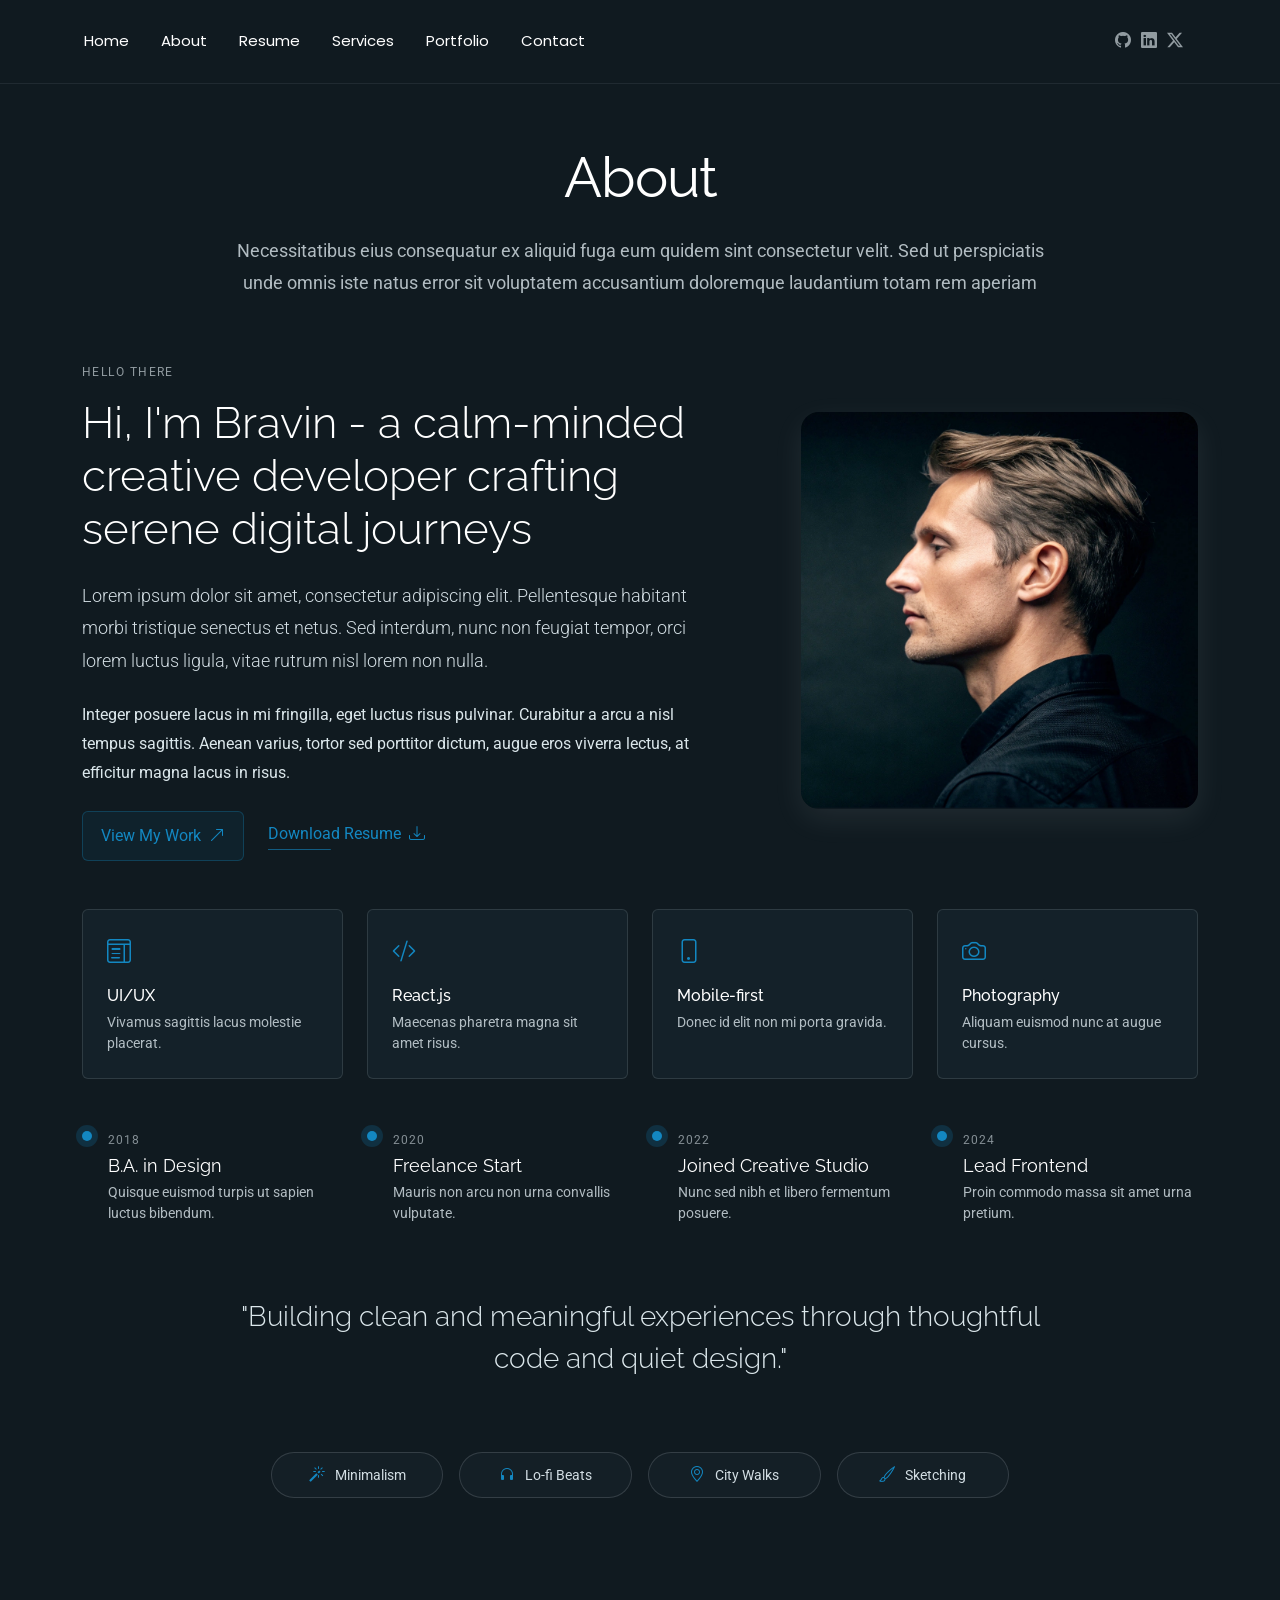
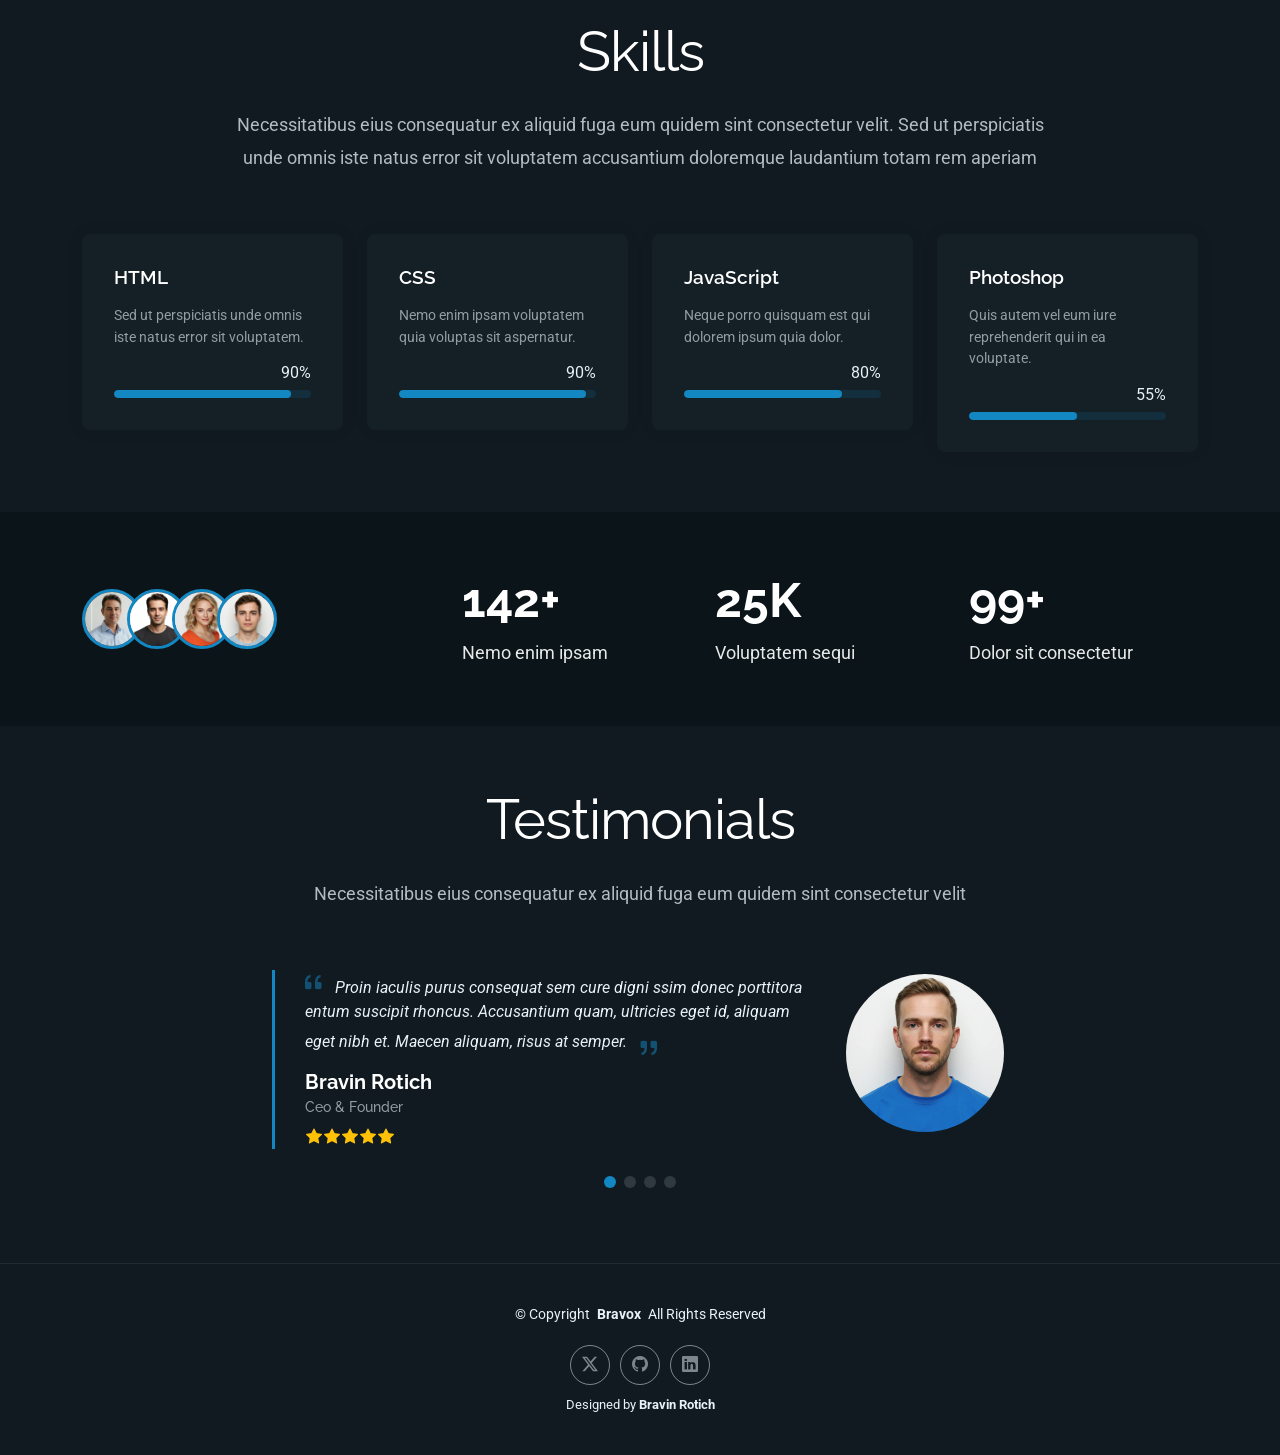
==== commit 78d0de02: "added the pages to be rendered at once and now added the contact form functionality" ====
--- a/about.html
+++ b/about.html
@@ -48,38 +48,20 @@
 
       <nav id="navmenu" class="navmenu">
         <ul>
-          <li><a href="index.html">Home</a></li>
-          <li><a href="about.html" class="active">About</a></li>
-          <li><a href="resume.html">Resume</a></li>
-          <li><a href="services.html">Services</a></li>
-          <li><a href="portfolio.html">Portfolio</a></li>
-          <li class="dropdown"><a href="#"><span>Dropdown</span> <i class="bi bi-chevron-down toggle-dropdown"></i></a>
-            <ul>
-              <li><a href="#">Dropdown 1</a></li>
-              <li class="dropdown"><a href="#"><span>Deep Dropdown</span> <i class="bi bi-chevron-down toggle-dropdown"></i></a>
-                <ul>
-                  <li><a href="#">Deep Dropdown 1</a></li>
-                  <li><a href="#">Deep Dropdown 2</a></li>
-                  <li><a href="#">Deep Dropdown 3</a></li>
-                  <li><a href="#">Deep Dropdown 4</a></li>
-                  <li><a href="#">Deep Dropdown 5</a></li>
-                </ul>
-              </li>
-              <li><a href="#">Dropdown 2</a></li>
-              <li><a href="#">Dropdown 3</a></li>
-              <li><a href="#">Dropdown 4</a></li>
-            </ul>
-          </li>
-          <li><a href="contact.html">Contact</a></li>
+          <li><a href="index.html#hero">Home</a></li>
+          <li><a href="index.html#about">About</a></li>
+          <li><a href="index.html#resume">Resume</a></li>
+          <li><a href="index.html#services">Services</a></li>
+          <li><a href="index.html#portfolio">Portfolio</a></li>
+          <li><a href="index.html#contact">Contact</a></li>
         </ul>
         <i class="mobile-nav-toggle d-xl-none bi bi-list"></i>
       </nav>
 
       <div class="header-social-links">
-        <a href="#" class="twitter"><i class="bi bi-twitter-x"></i></a>
-        <a href="#" class="facebook"><i class="bi bi-facebook"></i></a>
-        <a href="#" class="instagram"><i class="bi bi-instagram"></i></a>
-        <a href="#" class="linkedin"><i class="bi bi-linkedin"></i></a>
+        <a href="https://github.com/Ellonding109" class="github" target="_blank"><i class="bi bi-github"></i></a>
+        <a href="https://linkedin.com/in/bravin-rotich" class="linkedin" target="_blank"><i class="bi bi-linkedin"></i></a>
+        <a href="https://twitter.com/Ellonding109" class="twitter" target="_blank"><i class="bi bi-twitter-x"></i></a>
       </div>
 
     </div>
@@ -484,20 +466,15 @@
 
     <div class="container">
       <div class="copyright text-center ">
-        <p>© <span>Copyright</span> <strong class="px-1 sitename">Bravox</strong> <span>All Rights Reserved<br></span></p>
+        <p>© <span>Copyright</span> <strong class="px-1 sitename">Bravox</strong> <span>All Rights Reserved</span></p>
       </div>
       <div class="social-links d-flex justify-content-center">
-        <a href=""><i class="bi bi-twitter-x"></i></a>
-        <a href=""><i class="bi bi-facebook"></i></a>
-        <a href=""><i class="bi bi-instagram"></i></a>
-        <a href=""><i class="bi bi-linkedin"></i></a>
+        <a href="https://twitter.com/Ellonding109" target="_blank"><i class="bi bi-twitter-x"></i></a>
+        <a href="https://github.com/Ellonding109" target="_blank"><i class="bi bi-github"></i></a>
+        <a href="https://linkedin.com/in/bravin-rotich" target="_blank"><i class="bi bi-linkedin"></i></a>
       </div>
       <div class="credits">
-        <!-- All the links in the footer should remain intact. -->
-        <!-- You can delete the links only if you've purchased the pro version. -->
-        <!-- Licensing information: https://bootstrapmade.com/license/ -->
-        <!-- Purchase the pro version with working PHP/AJAX contact form: [buy-url] -->
-        Designed by <a href="https://bootstrapmade.com/">Bravo @see CEO Bravox</a>
+        Designed by <strong>Bravin Rotich</strong>
       </div>
     </div>
 
